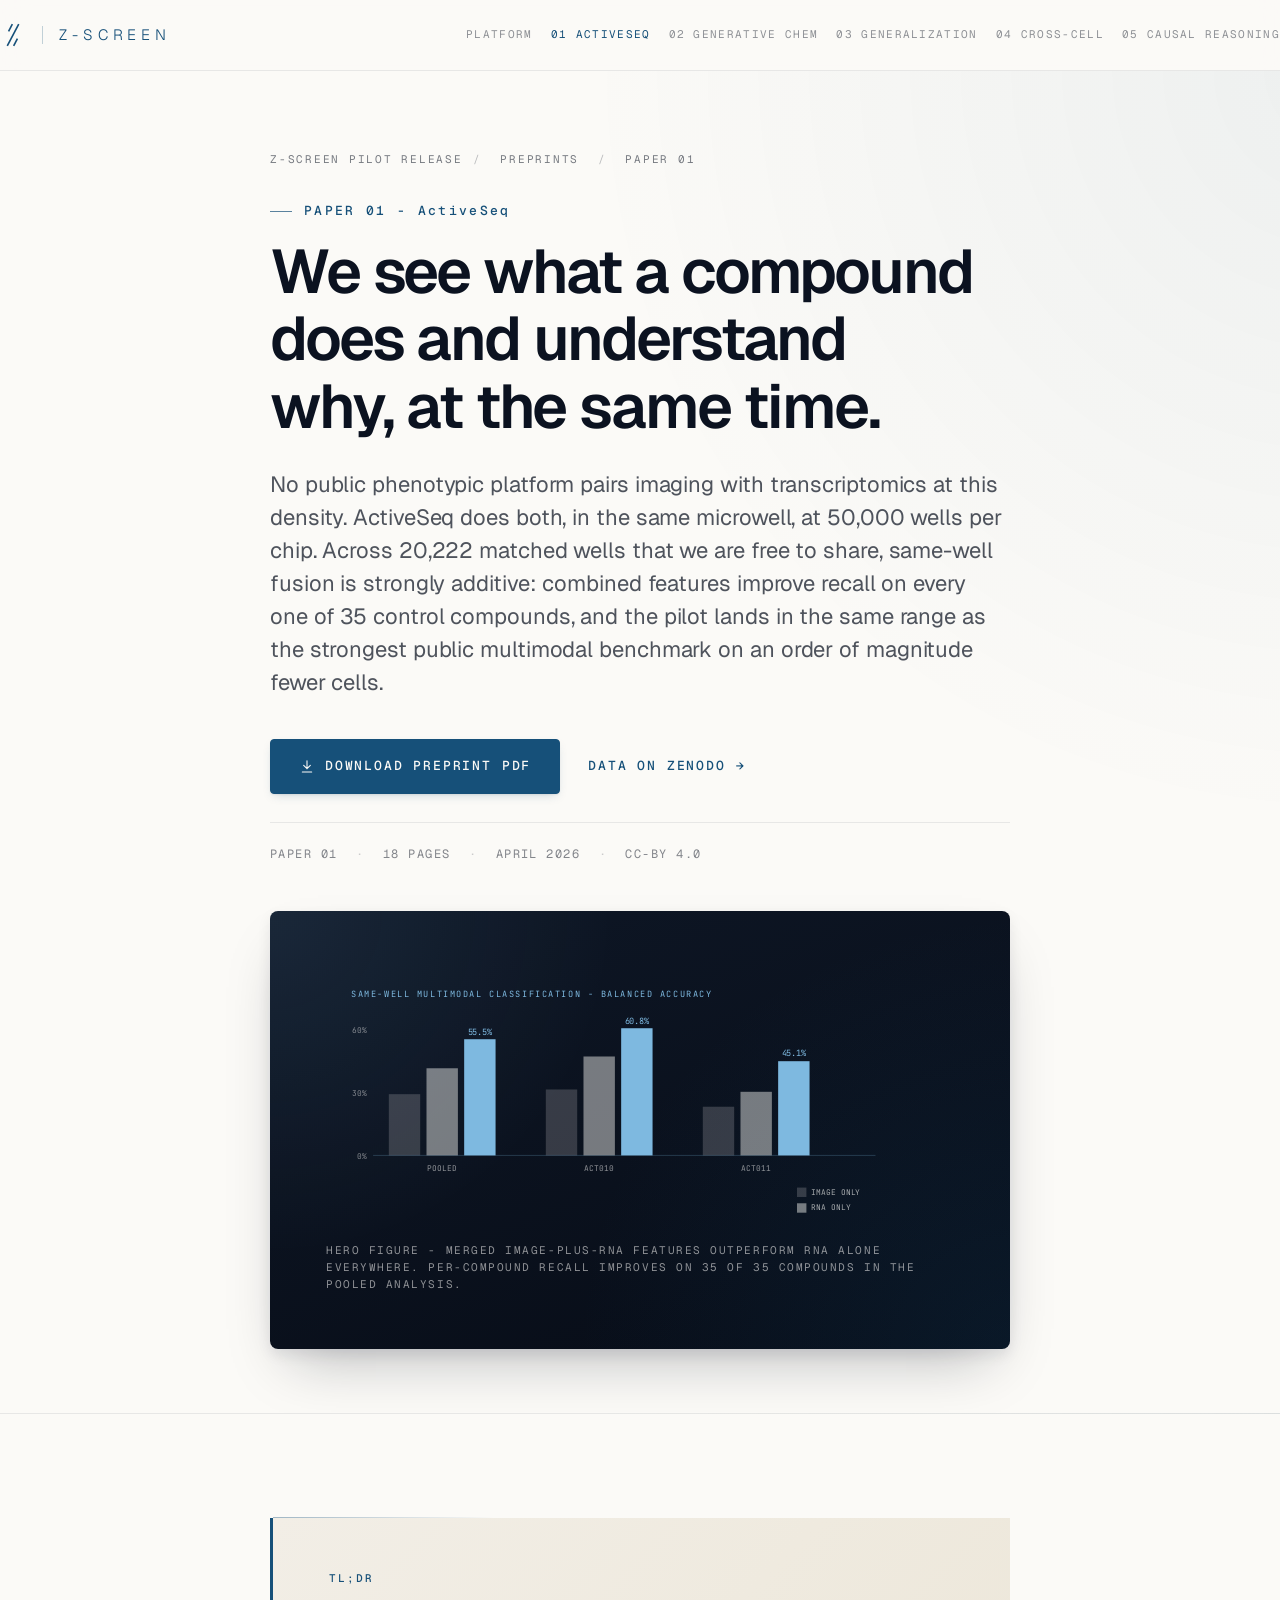
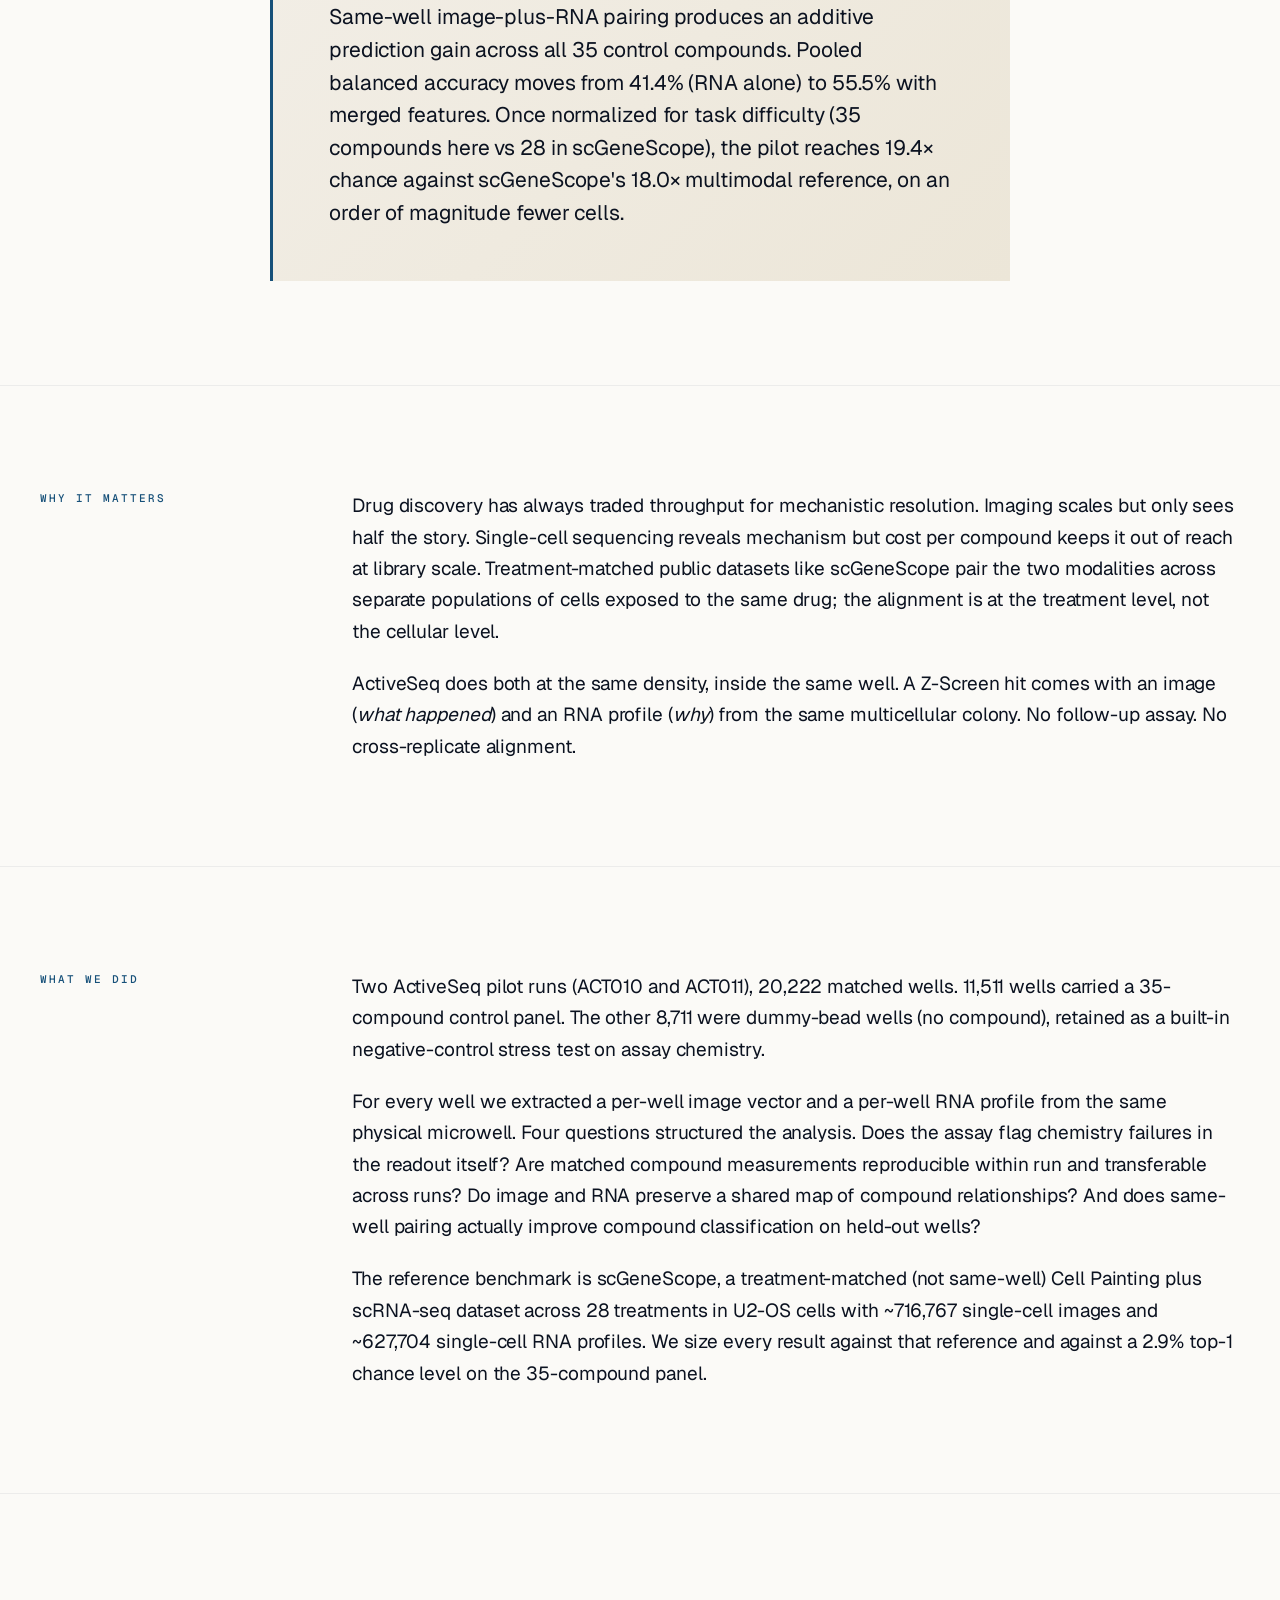
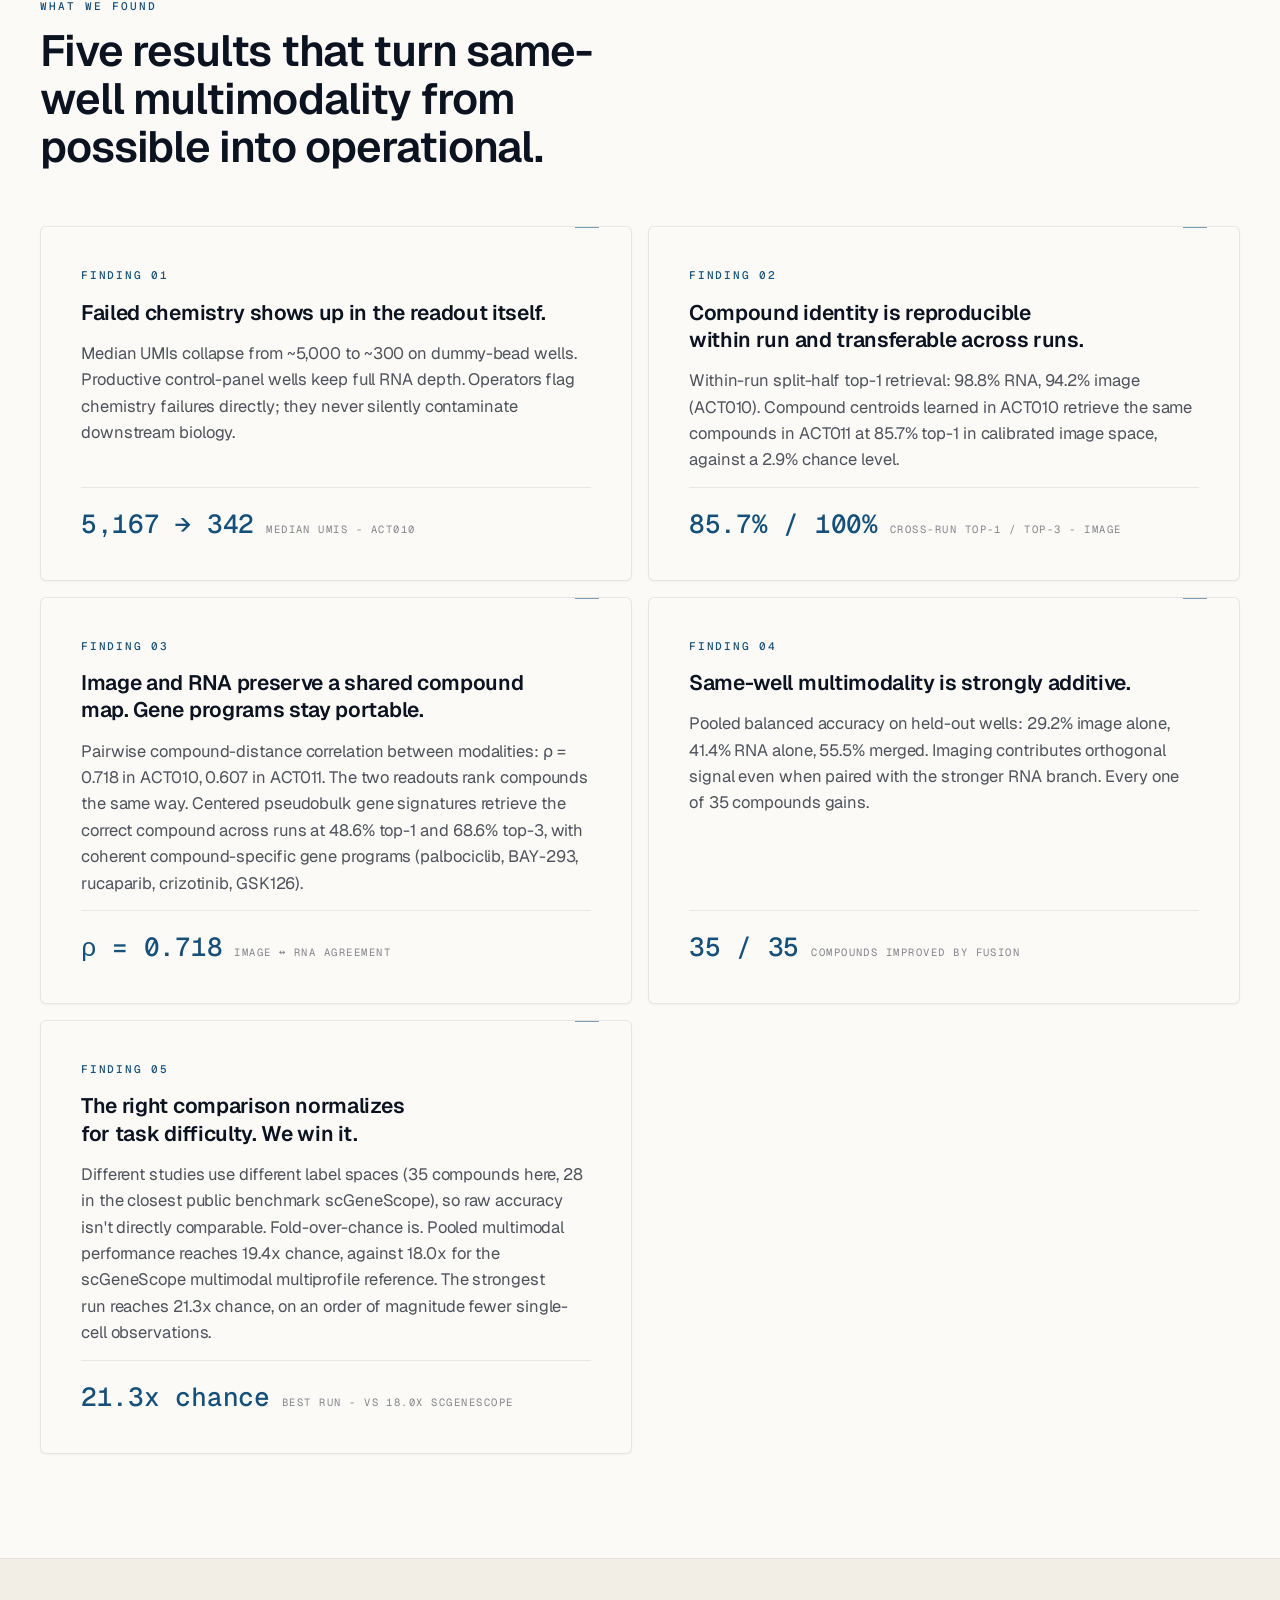
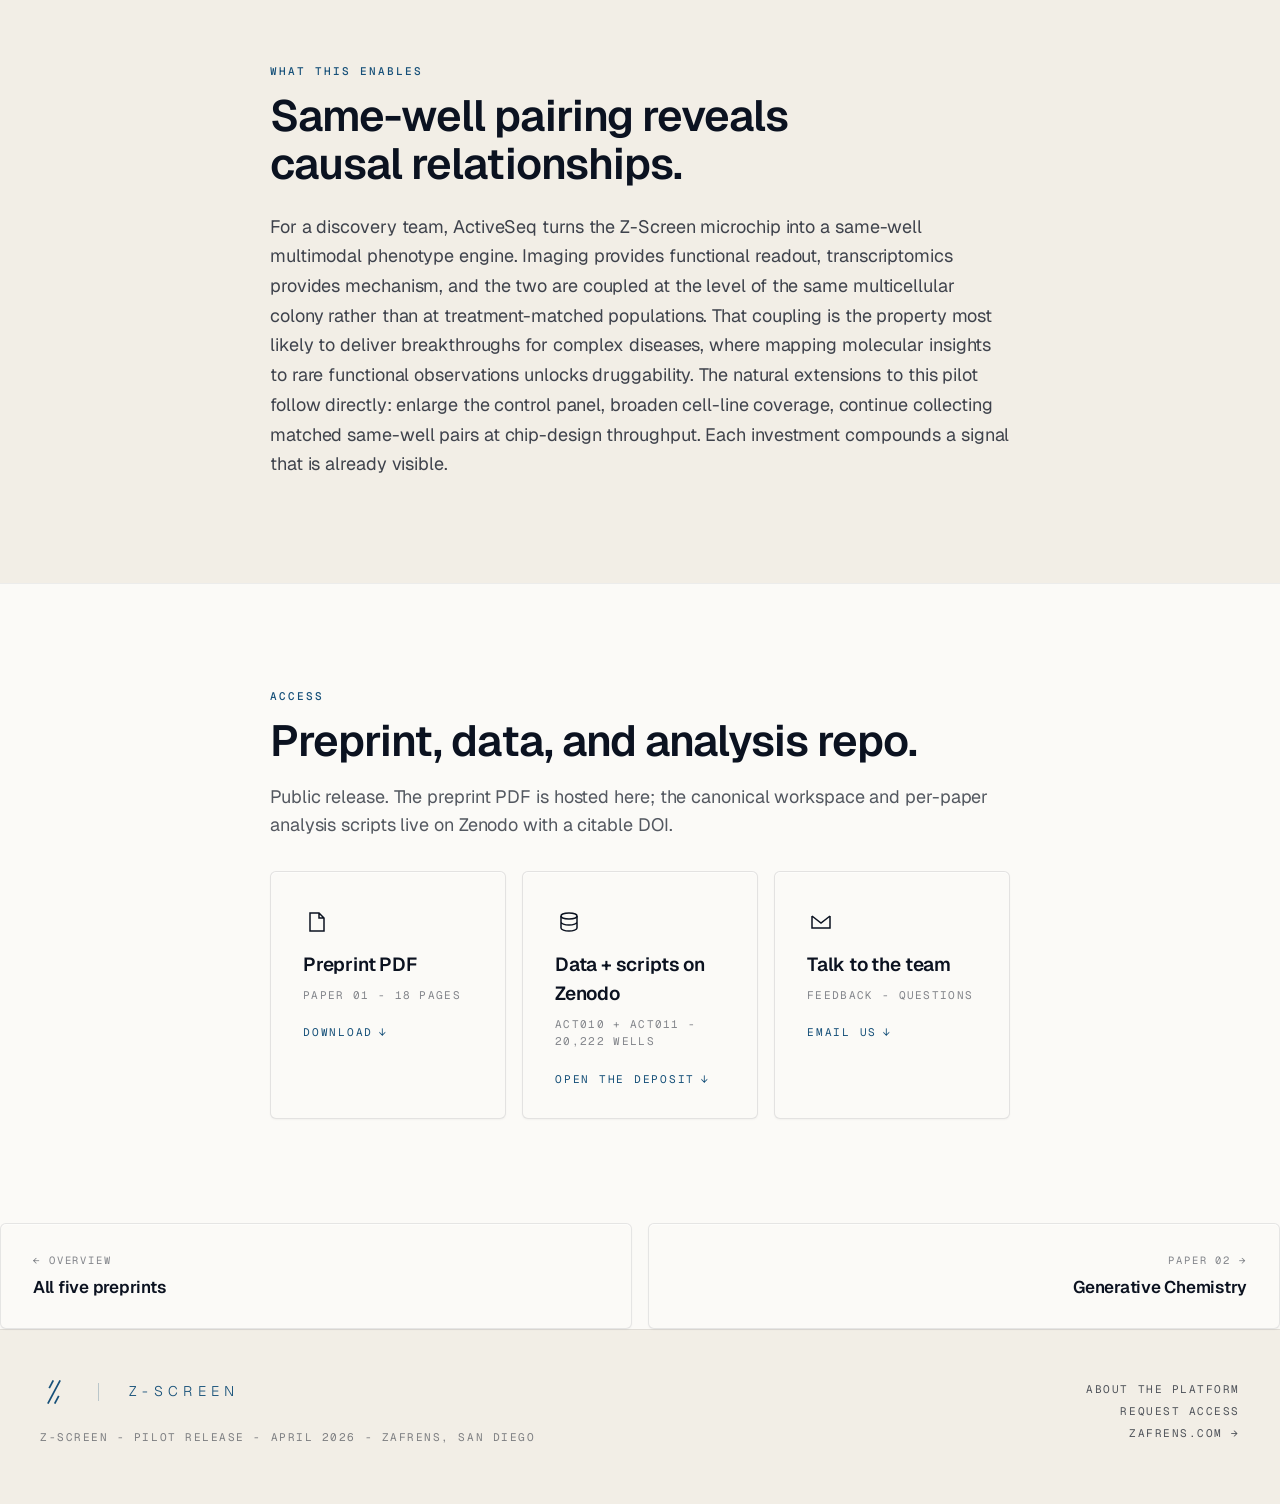
==== docs/paper-01-activeseq.html @ 85ef7391 "Add files via upload" ====
<!DOCTYPE html>
<html lang="en">
<head>
<meta charset="utf-8">
<meta name="viewport" content="width=device-width, initial-scale=1">
<title>Paper 01 - ActiveSeq - Z-Screen Pilot Release</title>
<meta name="description" content="Same-well imaging and transcriptomic profiling at 50,000-well density.">
<meta name="robots" content="noindex, nofollow">
<link rel="icon" type="image/svg+xml" href="assets/favicon.svg">
<link rel="stylesheet" href="assets/zafrens-brand.css?v=1777800000000">
<link rel="stylesheet" href="assets/site.css?v=1777800000000">
</head>
<body>

<nav class="topnav">
  <div class="wrap topnav-inner">
    <a class="topnav-brand" href="index.html">
      <img src="assets/zafrens-mark-steel.svg" alt="">
      <span class="divider"></span>
      <span class="name">Z-Screen</span>
    </a>
    <div class="topnav-papers">
      <a href="platform.html">Platform</a>
      <a href="paper-01-activeseq.html" class="active">01 ActiveSeq</a>
      <a href="paper-02-generative-chemistry.html">02 Generative Chem</a>
      <a href="paper-03-generalization-ladder.html">03 Generalization</a>
      <a href="paper-04-cross-cell-transfer.html">04 Cross-Cell</a>
      <a href="paper-05-causal-genchem.html">05 Causal Reasoning</a>
    </div>
  </div>
</nav>

<header class="paper-hero">
  <div class="wrap-narrow">
    <div class="crumb">
      <a href="index.html">Z-Screen Pilot Release</a><span class="sep">/</span> Preprints <span class="sep">/</span> Paper 01
    </div>
    <div class="pnum">PAPER 01 - ActiveSeq</div>
    <h1>We see what a compound does and understand why, at the same time.</h1>
    <p class="paper-lede">No public phenotypic platform pairs imaging with transcriptomics at this density. ActiveSeq does both, in the same microwell, at 50,000 wells per chip. Across 20,222 matched wells that we are free to share, same-well fusion is strongly additive: combined features improve recall on every one of 35 control compounds, and the pilot lands in the same range as the strongest public multimodal benchmark on an order of magnitude fewer cells.</p>

    <div class="hero-actions">
      <a class="btn-primary" href="pdfs/zscreen-paper-01-activeseq.pdf">
        <svg viewBox="0 0 24 24" aria-hidden="true"><path d="M12 4v12m-5-5l5 5 5-5M5 21h14"/></svg>
        Download Preprint PDF
      </a>
      <a class="btn-secondary" href="https://zenodo.org/records/19889498" target="_blank" rel="noopener">
        Data on Zenodo &rarr;
      </a>
    </div>

    <div class="hero-meta">
      Paper 01 <span class="dot">&middot;</span> 18 pages <span class="dot">&middot;</span> April 2026 <span class="dot">&middot;</span> CC-BY 4.0
    </div>
  </div>

  <div class="wrap-narrow">
    <div class="hero-figure">
      <svg viewBox="0 0 800 320" style="width:100%;height:auto;display:block;">
        <defs>
          <linearGradient id="p1g" x1="0" x2="1">
            <stop offset="0" stop-color="#7eb9e0" stop-opacity="0.85"/>
            <stop offset="1" stop-color="#7eb9e0" stop-opacity="0.2"/>
          </linearGradient>
        </defs>

        <g font-family="JetBrains Mono, monospace" fill="#7eb9e0" font-size="11" letter-spacing="2">
          <text x="32" y="38">SAME-WELL MULTIMODAL CLASSIFICATION - BALANCED ACCURACY</text>
        </g>

        <g transform="translate(60,80)">
          <line x1="0" y1="160" x2="640" y2="160" stroke="#7eb9e0" stroke-opacity="0.3"/>
          <g font-family="JetBrains Mono, monospace" font-size="10" fill="#fbfaf7" fill-opacity="0.5">
            <text x="-8" y="164" text-anchor="end">0%</text>
            <text x="-8" y="84" text-anchor="end">30%</text>
            <text x="-8" y="4" text-anchor="end">60%</text>
          </g>

          <!-- Pooled -->
          <g transform="translate(20,0)">
            <rect x="0" y="82" width="40" height="78" fill="#fbfaf7" fill-opacity="0.18"/>
            <rect x="48" y="49" width="40" height="111" fill="#fbfaf7" fill-opacity="0.45"/>
            <rect x="96" y="12" width="40" height="148" fill="#7eb9e0"/>
            <text x="68" y="180" font-family="JetBrains Mono, monospace" font-size="10" fill="#fbfaf7" fill-opacity="0.55" text-anchor="middle">POOLED</text>
            <text x="116" y="6" font-family="JetBrains Mono, monospace" font-size="11" fill="#7eb9e0" text-anchor="middle">55.5%</text>
          </g>
          <!-- ACT010 -->
          <g transform="translate(220,0)">
            <rect x="0" y="76" width="40" height="84" fill="#fbfaf7" fill-opacity="0.18"/>
            <rect x="48" y="34" width="40" height="126" fill="#fbfaf7" fill-opacity="0.45"/>
            <rect x="96" y="-2" width="40" height="162" fill="#7eb9e0"/>
            <text x="68" y="180" font-family="JetBrains Mono, monospace" font-size="10" fill="#fbfaf7" fill-opacity="0.55" text-anchor="middle">ACT010</text>
            <text x="116" y="-8" font-family="JetBrains Mono, monospace" font-size="11" fill="#7eb9e0" text-anchor="middle">60.8%</text>
          </g>
          <!-- ACT011 -->
          <g transform="translate(420,0)">
            <rect x="0" y="98" width="40" height="62" fill="#fbfaf7" fill-opacity="0.18"/>
            <rect x="48" y="79" width="40" height="81" fill="#fbfaf7" fill-opacity="0.45"/>
            <rect x="96" y="40" width="40" height="120" fill="#7eb9e0"/>
            <text x="68" y="180" font-family="JetBrains Mono, monospace" font-size="10" fill="#fbfaf7" fill-opacity="0.55" text-anchor="middle">ACT011</text>
            <text x="116" y="34" font-family="JetBrains Mono, monospace" font-size="11" fill="#7eb9e0" text-anchor="middle">45.1%</text>
          </g>

          <!-- Legend -->
          <g transform="translate(540,210)" font-family="JetBrains Mono, monospace" font-size="10" fill="#fbfaf7" fill-opacity="0.65">
            <rect x="0" y="-9" width="12" height="12" fill="#fbfaf7" fill-opacity="0.18"/>
            <text x="18" y="0">IMAGE ONLY</text>
            <rect x="0" y="11" width="12" height="12" fill="#fbfaf7" fill-opacity="0.45"/>
            <text x="18" y="20">RNA ONLY</text>
            <rect x="0" y="31" width="12" height="12" fill="#7eb9e0"/>
            <text x="18" y="40">IMAGE + RNA</text>
          </g>
        </g>
      </svg>
      <div class="figcaption">Hero figure - Merged image-plus-RNA features outperform RNA alone everywhere. Per-compound recall improves on 35 of 35 compounds in the pooled analysis.</div>
    </div>
  </div>
</header>

<section>
  <div class="wrap-narrow">
    <div class="tldr">
      <div class="label">TL;DR</div>
      <p>Same-well image-plus-RNA pairing produces an additive prediction gain across all 35 control compounds. Pooled balanced accuracy moves from 41.4% (RNA alone) to 55.5% with merged features. Once normalized for task difficulty (35 compounds here vs 28 in scGeneScope), the pilot reaches 19.4&times; chance against scGeneScope's 18.0&times; multimodal reference, on an order of magnitude fewer cells.</p>
    </div>
  </div>
</section>

<section>
  <div class="wrap two-col">
    <div class="col-label">Why it matters</div>
    <div class="col-body">
      <p>Drug discovery has always traded throughput for mechanistic resolution. Imaging scales but only sees half the story. Single-cell sequencing reveals mechanism but cost per compound keeps it out of reach at library scale. Treatment-matched public datasets like scGeneScope pair the two modalities across separate populations of cells exposed to the same drug; the alignment is at the treatment level, not the cellular level.</p>
      <p>ActiveSeq does both at the same density, inside the same well. A Z-Screen hit comes with an image (<em>what happened</em>) and an RNA profile (<em>why</em>) from the same multicellular colony. No follow-up assay. No cross-replicate alignment.</p>
    </div>
  </div>
</section>

<section>
  <div class="wrap two-col">
    <div class="col-label">What we did</div>
    <div class="col-body">
      <p>Two ActiveSeq pilot runs (ACT010 and ACT011), 20,222 matched wells. 11,511 wells carried a 35-compound control panel. The other 8,711 were dummy-bead wells (no compound), retained as a built-in negative-control stress test on assay chemistry.</p>
      <p>For every well we extracted a per-well image vector and a per-well RNA profile from the same physical microwell. Four questions structured the analysis. Does the assay flag chemistry failures in the readout itself? Are matched compound measurements reproducible within run and transferable across runs? Do image and RNA preserve a shared map of compound relationships? And does same-well pairing actually improve compound classification on held-out wells?</p>
      <p>The reference benchmark is scGeneScope, a treatment-matched (not same-well) Cell Painting plus scRNA-seq dataset across 28 treatments in U2-OS cells with ~716,767 single-cell images and ~627,704 single-cell RNA profiles. We size every result against that reference and against a 2.9% top-1 chance level on the 35-compound panel.</p>
    </div>
  </div>
</section>

<section>
  <div class="wrap">
    <div class="section-title-row">
      <div>
        <div class="eyebrow">What we found</div>
        <h2 style="margin-top:12px;max-width:26ch;">Five results that turn same-well multimodality from possible into operational.</h2>
      </div>
    </div>

    <div class="findings">
      <div class="finding">
        <div class="fnum">FINDING 01</div>
        <h4>Failed chemistry shows up in the readout itself.</h4>
        <p>Median UMIs collapse from ~5,000 to ~300 on dummy-bead wells. Productive control-panel wells keep full RNA depth. Operators flag chemistry failures directly; they never silently contaminate downstream biology.</p>
        <div class="stat-callout"><span class="v">5,167 → 342</span><span class="k">Median UMIs - ACT010</span></div>
      </div>
      <div class="finding">
        <div class="fnum">FINDING 02</div>
        <h4>Compound identity is reproducible within run and transferable across runs.</h4>
        <p>Within-run split-half top-1 retrieval: 98.8% RNA, 94.2% image (ACT010). Compound centroids learned in ACT010 retrieve the same compounds in ACT011 at 85.7% top-1 in calibrated image space, against a 2.9% chance level.</p>
        <div class="stat-callout"><span class="v">85.7% / 100%</span><span class="k">Cross-run top-1 / top-3 - image</span></div>
      </div>
      <div class="finding">
        <div class="fnum">FINDING 03</div>
        <h4>Image and RNA preserve a shared compound map. Gene programs stay portable.</h4>
        <p>Pairwise compound-distance correlation between modalities: &rho; = 0.718 in ACT010, 0.607 in ACT011. The two readouts rank compounds the same way. Centered pseudobulk gene signatures retrieve the correct compound across runs at 48.6% top-1 and 68.6% top-3, with coherent compound-specific gene programs (palbociclib, BAY-293, rucaparib, crizotinib, GSK126).</p>
        <div class="stat-callout"><span class="v">&rho; = 0.718</span><span class="k">Image &harr; RNA agreement</span></div>
      </div>
      <div class="finding">
        <div class="fnum">FINDING 04</div>
        <h4>Same-well multimodality is strongly additive.</h4>
        <p>Pooled balanced accuracy on held-out wells: 29.2% image alone, 41.4% RNA alone, 55.5% merged. Imaging contributes orthogonal signal even when paired with the stronger RNA branch. Every one of 35 compounds gains.</p>
        <div class="stat-callout"><span class="v">35 / 35</span><span class="k">Compounds improved by fusion</span></div>
      </div>
      <div class="finding">
        <div class="fnum">FINDING 05</div>
        <h4>The right comparison normalizes for task difficulty. We win it.</h4>
        <p>Different studies use different label spaces (35 compounds here, 28 in the closest public benchmark scGeneScope), so raw accuracy isn't directly comparable. Fold-over-chance is. Pooled multimodal performance reaches 19.4x chance, against 18.0x for the scGeneScope multimodal multiprofile reference. The strongest run reaches 21.3x chance, on an order of magnitude fewer single-cell observations.</p>
        <div class="stat-callout"><span class="v">21.3x chance</span><span class="k">Best run - vs 18.0x scGeneScope</span></div>
      </div>
    </div>
  </div>
</section>

<section style="background:var(--zf-bone);">
  <div class="wrap-narrow">
    <div class="eyebrow">What this enables</div>
    <h2 style="margin-top:12px;max-width:26ch;">Same-well pairing reveals causal relationships.</h2>
    <p style="margin-top:24px;font-size:18px;line-height:1.65;color:rgba(11,18,32,0.78);max-width:62ch;">For a discovery team, ActiveSeq turns the Z-Screen microchip into a same-well multimodal phenotype engine. Imaging provides functional readout, transcriptomics provides mechanism, and the two are coupled at the level of the same multicellular colony rather than at treatment-matched populations. That coupling is the property most likely to deliver breakthroughs for complex diseases, where mapping molecular insights to rare functional observations unlocks druggability. The natural extensions to this pilot follow directly: enlarge the control panel, broaden cell-line coverage, continue collecting matched same-well pairs at chip-design throughput. Each investment compounds a signal that is already visible.</p>
  </div>
</section>

<section>
  <div class="wrap-narrow">
    <div class="eyebrow">Access</div>
    <h2 style="margin-top:12px;">Preprint, data, and analysis repo.</h2>
    <p style="margin-top:18px;color:rgba(11,18,32,0.7);max-width:60ch;">Public release. The preprint PDF is hosted here; the canonical workspace and per-paper analysis scripts live on Zenodo with a citable DOI.</p>

    <div class="downloads" style="margin-top:32px;">
      <a class="dl" href="pdfs/zscreen-paper-01-activeseq.pdf">
        <div class="dl-icon"><svg viewBox="0 0 24 24" fill="none" stroke="currentColor" stroke-width="1.5"><path d="M14 3v5h5M5 21V3h9l5 5v13z"/></svg></div>
        <div class="dl-title">Preprint PDF</div>
        <div class="dl-meta">Paper 01 - 18 pages</div>
        <div class="dl-cta">Download</div>
      </a>
      <a class="dl" href="https://zenodo.org/records/19889498" target="_blank" rel="noopener">
        <div class="dl-icon"><svg viewBox="0 0 24 24" fill="none" stroke="currentColor" stroke-width="1.5"><ellipse cx="12" cy="6" rx="8" ry="3"/><path d="M4 6v6c0 1.6 3.6 3 8 3s8-1.4 8-3V6M4 12v6c0 1.6 3.6 3 8 3s8-1.4 8-3v-6"/></svg></div>
        <div class="dl-title">Data + scripts on Zenodo</div>
        <div class="dl-meta">ACT010 + ACT011 - 20,222 wells</div>
        <div class="dl-cta">Open the deposit</div>
      </a>
      <a class="dl" href="mailto:z-screen@zafrens.com?subject=Paper%2001%20-%20ActiveSeq%20-%20feedback">
        <div class="dl-icon"><svg viewBox="0 0 24 24" fill="none" stroke="currentColor" stroke-width="1.5"><path d="M3 6l9 7 9-7M3 6v12h18V6"/></svg></div>
        <div class="dl-title">Talk to the team</div>
        <div class="dl-meta">Feedback - questions</div>
        <div class="dl-cta">Email us</div>
      </a>
    </div>
  </div>
</section>

<nav class="paper-nav">
  <a href="index.html" class="prev">
    <span class="label">← Overview</span>
    <span class="ttl">All five preprints</span>
  </a>
  <a href="paper-02-generative-chemistry.html" class="next">
    <span class="label">Paper 02 →</span>
    <span class="ttl">Generative Chemistry</span>
  </a>
</nav>

<footer class="site-footer">
  <div class="wrap row">
    <div>
      <span class="zf-lockup" style="font-size:24px;color:var(--zf-steel);">
        <img src="assets/zafrens-mark-steel.svg" alt="" style="height:28px;width:auto;">
        <span class="zf-lockup__divider" style="height:18px;"></span>
        <span class="zf-wordmark" style="font-size:14px;">Z-Screen</span>
      </span>
      <div class="meta" style="margin-top:14px;">Z-Screen - Pilot Release - April 2026 - Zafrens, San Diego</div>
    </div>
    <div class="meta" style="text-align:right;line-height:2;">
      <a href="platform.html">About the platform</a><br>
      <a href="index.html#access">Request access</a><br>
      <a href="https://zafrens.com" target="_blank" rel="noopener">zafrens.com &rarr;</a>
    </div>
  </div>
</footer>

</body>
</html>
---- docs/assets/zafrens-brand.css ----
/* Zafrens brand tokens */
@import url('https://fonts.googleapis.com/css2?family=Geist:wght@300;400;500;600;700&family=Geist+Mono:wght@400;500&display=swap');

:root {
  --zf-steel: #165079;
  --zf-night: #0B1220;
  --zf-paper: #FBFAF7;
  --zf-bone:  #F2EEE6;

  --zf-font-wordmark: 'Geist', system-ui, -apple-system, sans-serif;
  --zf-font-ui:       'Geist', system-ui, -apple-system, sans-serif;
  --zf-font-mono:     'Geist Mono', ui-monospace, monospace;

  --zf-wordmark-weight:   300;
  --zf-wordmark-tracking: 0.38em;
  --zf-wordmark-transform: uppercase;
}

.zf-wordmark {
  font-family: var(--zf-font-wordmark);
  font-weight: var(--zf-wordmark-weight);
  letter-spacing: var(--zf-wordmark-tracking);
  text-transform: var(--zf-wordmark-transform);
  color: var(--zf-steel);
}

.zf-lockup {
  display: inline-flex;
  align-items: center;
  gap: 1.25em;
}
.zf-lockup__divider {
  width: 1px;
  height: 0.6em;
  background: currentColor;
  opacity: 0.25;
}
---- docs/assets/site.css ----
/* ============================================================
   Z-Screen Pilot Release - site styles
   Built on Zafrens brand tokens (zafrens-brand.css)
   ============================================================ */

@import url('https://fonts.googleapis.com/css2?family=Inter+Tight:wght@300;400;500;600;700&family=JetBrains+Mono:wght@400;500&display=swap');

* { margin: 0; padding: 0; box-sizing: border-box; }

html { -webkit-font-smoothing: antialiased; text-rendering: optimizeLegibility; }

body {
  font-family: var(--zf-font-ui);
  background: var(--zf-paper);
  color: var(--zf-night);
  font-size: 17px;
  line-height: 1.55;
  font-weight: 400;
  letter-spacing: -0.005em;
}

/* ---------- Layout ---------- */

.wrap { max-width: 1180px; margin: 0 auto; padding: 0 32px; }
.wrap-narrow { max-width: 760px; margin: 0 auto; padding: 0 32px; }

@media (max-width: 640px) {
  .wrap, .wrap-narrow { padding: 0 20px; }
  body { font-size: 16px; }
}

/* ---------- Top nav ---------- */

.topnav {
  border-bottom: 1px solid rgba(11,18,32,0.08);
  position: sticky;
  top: 0;
  z-index: 50;
  backdrop-filter: saturate(140%) blur(8px);
  background: rgba(251,250,247,0.92);
}
.topnav-inner {
  display: flex;
  align-items: center;
  justify-content: space-between;
  padding: 18px 0;
  gap: 32px;
}
.topnav-brand { display: inline-flex; align-items: center; gap: 0.9em; color: var(--zf-steel); text-decoration: none; }
.topnav-brand img { height: 26px; width: auto; }
.topnav-brand .divider { width: 1px; height: 18px; background: currentColor; opacity: 0.25; }
.topnav-brand .name {
  font-family: var(--zf-font-wordmark);
  font-weight: 300;
  letter-spacing: 0.32em;
  text-transform: uppercase;
  font-size: 14px;
  color: var(--zf-steel);
}

.topnav-papers {
  display: flex;
  align-items: center;
  gap: 18px;
}
.topnav-papers a {
  font-family: var(--zf-font-mono);
  font-size: 11px;
  letter-spacing: 0.12em;
  text-transform: uppercase;
  text-decoration: none;
  color: var(--zf-night);
  opacity: 0.45;
  transition: opacity 0.15s;
}
.topnav-papers a:hover { opacity: 1; }
.topnav-papers a.active { opacity: 1; color: var(--zf-steel); }

@media (max-width: 900px) {
  .topnav-inner {
    flex-direction: column;
    align-items: stretch;
    gap: 0;
    padding: 12px 0 0;
  }
  .topnav-brand {
    align-self: flex-start;
    padding-bottom: 10px;
  }
  .topnav-papers {
    display: flex;
    flex-wrap: nowrap;
    overflow-x: auto;
    -webkit-overflow-scrolling: touch;
    scrollbar-width: none;
    gap: 18px;
    padding: 10px 0;
    border-top: 1px solid rgba(11,18,32,0.06);
    -webkit-mask-image: linear-gradient(to right, black 0, black calc(100% - 24px), transparent 100%);
            mask-image: linear-gradient(to right, black 0, black calc(100% - 24px), transparent 100%);
  }
  .topnav-papers::-webkit-scrollbar { display: none; }
  .topnav-papers a {
    flex-shrink: 0;
    white-space: nowrap;
  }
}

/* ---------- Type ---------- */

h1, h2, h3, h4 {
  font-family: var(--zf-font-ui);
  color: var(--zf-night);
  letter-spacing: -0.022em;
  line-height: 1.1;
  font-weight: 600;
  text-wrap: balance;
}

h1 { font-size: clamp(40px, 5.4vw, 68px); font-weight: 600; letter-spacing: -0.03em; }
h2 { font-size: clamp(28px, 3.4vw, 40px); font-weight: 600; }
h3 { font-size: 22px; font-weight: 600; letter-spacing: -0.015em; }
h4 { font-size: 16px; font-weight: 600; }

p { text-wrap: pretty; }
p + p { margin-top: 1em; }

a { color: var(--zf-steel); }

.eyebrow {
  font-family: var(--zf-font-mono);
  font-size: 11px;
  letter-spacing: 0.18em;
  text-transform: uppercase;
  color: var(--zf-steel);
  font-weight: 500;
}

.lede {
  font-size: clamp(19px, 1.8vw, 22px);
  line-height: 1.5;
  color: rgba(11,18,32,0.72);
  font-weight: 400;
  letter-spacing: -0.01em;
}

.muted { color: rgba(11,18,32,0.55); }
.tiny { font-size: 13px; }
.mono { font-family: var(--zf-font-mono); }

/* ---------- Hero (intro page) ---------- */

.hero {
  padding: 72px 0 80px;
  border-bottom: 1px solid rgba(11,18,32,0.08);
}
.hero h1 {
  margin-top: 18px;
  max-width: 16ch;
}
.hero .lede {
  margin-top: 28px;
  max-width: 56ch;
}

/* ---------- Stat strip ---------- */

.stat-strip {
  display: grid;
  grid-template-columns: repeat(4, 1fr);
  gap: 0;
  border-top: 1px solid rgba(11,18,32,0.1);
  border-bottom: 1px solid rgba(11,18,32,0.1);
  padding: 36px 0;
}
.stat-strip .stat {
  padding: 0 28px;
  border-right: 1px solid rgba(11,18,32,0.08);
}
.stat-strip .stat:first-child { padding-left: 0; }
.stat-strip .stat:last-child { border-right: 0; padding-right: 0; }

.stat .stat-num,
.stat .n {
  font-size: clamp(28px, 3vw, 38px);
  font-weight: 600;
  color: var(--zf-night);
  letter-spacing: -0.025em;
  line-height: 1;
  display: block;
}
.stat .stat-key,
.stat .l {
  font-family: var(--zf-font-mono);
  font-size: 11px;
  letter-spacing: 0.14em;
  text-transform: uppercase;
  color: rgba(11,18,32,0.55);
  margin-top: 12px;
  display: block;
}

@media (max-width: 720px) {
  .stat-strip { grid-template-columns: repeat(2, 1fr); gap: 24px 0; }
  .stat-strip .stat { padding: 0 20px; border-right: 1px solid rgba(11,18,32,0.08); }
  .stat-strip .stat:nth-child(2) { border-right: 0; }
  .stat-strip .stat:nth-child(2n+1) { padding-left: 0; }
  .stat-strip .stat:nth-child(2n) { padding-right: 0; }
}

/* ---------- Section ---------- */

section { padding: 72px 0; }
section.section-tight { padding: 48px 0; }
section + section { border-top: 1px solid rgba(11,18,32,0.08); }

.section-title-row {
  display: flex;
  align-items: baseline;
  justify-content: space-between;
  gap: 24px;
  margin-bottom: 40px;
}
.section-aside {
  max-width: 36ch;
  font-size: 15px;
  line-height: 1.55;
  color: rgba(11,18,32,0.65);
}

/* ---------- Paper grid (intro) ---------- */

.paper-grid {
  display: grid;
  grid-template-columns: repeat(2, 1fr);
  gap: 20px;
  background: transparent;
  border: 0;
}
@media (max-width: 760px) {
  .paper-grid { grid-template-columns: 1fr; gap: 16px; }
}

.paper-card {
  background:
    linear-gradient(180deg, var(--zf-paper) 0%, color-mix(in oklab, var(--zf-paper) 92%, var(--zf-bone) 8%) 100%);
  padding: 36px 36px 32px;
  text-decoration: none;
  color: inherit;
  display: flex;
  flex-direction: column;
  gap: 18px;
  position: relative;
  min-height: 320px;
  border: 1px solid rgba(11,18,32,0.09);
  border-radius: 6px;
  box-shadow:
    0 1px 0 rgba(255,255,255,0.6) inset,
    0 1px 2px rgba(11,18,32,0.04),
    0 8px 20px -12px rgba(11,18,32,0.10);
  transition:
    transform 0.25s cubic-bezier(.2,.7,.2,1),
    box-shadow 0.25s cubic-bezier(.2,.7,.2,1),
    border-color 0.2s,
    background 0.2s;
  overflow: hidden;
}
.paper-card .card-title + .card-summary { margin-top: 12px; }

/* Top-right corner mark — a mono crosshair-style ornament */
.paper-card::before {
  content: '';
  position: absolute;
  top: 14px; right: 14px;
  width: 14px; height: 14px;
  border-top: 1px solid rgba(22,80,121,0.45);
  border-right: 1px solid rgba(22,80,121,0.45);
  opacity: 0.7;
  transition: opacity 0.2s, transform 0.25s;
}
.paper-card:hover::before { opacity: 1; transform: translate(2px, -2px); }

.paper-card:hover {
  transform: translateY(-2px);
  border-color: rgba(22,80,121,0.35);
  box-shadow:
    0 1px 0 rgba(255,255,255,0.6) inset,
    0 2px 4px rgba(11,18,32,0.05),
    0 24px 40px -22px rgba(11,18,32,0.22);
}
.paper-card .card-num {
  font-family: var(--zf-font-mono);
  font-size: 11px;
  letter-spacing: 0.18em;
  color: var(--zf-steel);
  font-weight: 500;
}
.paper-card .card-title {
  font-size: 24px;
  font-weight: 600;
  letter-spacing: -0.02em;
  line-height: 1.2;
  color: var(--zf-night);
  text-wrap: balance;
  transition: color 0.2s;
}
.paper-card:hover .card-title { color: var(--zf-steel); }
.paper-card .card-summary {
  font-size: 15.5px;
  line-height: 1.55;
  color: rgba(11,18,32,0.7);
  flex: 1;
}
.paper-card .card-cta {
  font-family: var(--zf-font-mono);
  font-size: 11px;
  letter-spacing: 0.16em;
  text-transform: uppercase;
  color: var(--zf-steel);
  display: inline-flex;
  align-items: center;
  gap: 8px;
  margin-top: 8px;
  padding-top: 16px;
  border-top: 1px solid rgba(11,18,32,0.08);
}
.paper-card .card-cta::after {
  content: "\2192";
  transition: transform 0.2s;
  font-family: var(--zf-font-ui);
}
.paper-card:hover .card-cta::after { transform: translateX(4px); }

/* ---------- Paper hero (paper detail page) ---------- */

.paper-hero {
  padding: 64px 0 56px;
  border-bottom: 1px solid rgba(11,18,32,0.08);
}
.paper-hero .crumb {
  font-family: var(--zf-font-mono);
  font-size: 11px;
  letter-spacing: 0.16em;
  text-transform: uppercase;
  color: rgba(11,18,32,0.55);
  margin-bottom: 24px;
}
.paper-hero .crumb a { color: rgba(11,18,32,0.55); text-decoration: none; }
.paper-hero .crumb a:hover { color: var(--zf-steel); }
.paper-hero .crumb .sep { margin: 0 10px; opacity: 0.5; }
.paper-hero .pnum {
  font-family: var(--zf-font-mono);
  font-size: 13px;
  letter-spacing: 0.18em;
  color: var(--zf-steel);
  font-weight: 500;
  margin-bottom: 16px;
}
.paper-hero h1 {
  font-size: clamp(34px, 4.6vw, 56px);
  max-width: 22ch;
}
.paper-hero .paper-lede {
  margin-top: 28px;
  max-width: 60ch;
  font-size: clamp(18px, 1.5vw, 21px);
  line-height: 1.5;
  color: rgba(11,18,32,0.72);
}

/* ---------- Hero figure (per-paper data-viz) ---------- */

.hero-figure {
  margin-top: 48px;
  padding: 32px;
  background: var(--zf-night);
  color: var(--zf-paper);
  border-radius: 4px;
  position: relative;
  overflow: hidden;
}
.hero-figure .figcaption {
  font-family: var(--zf-font-mono);
  font-size: 11px;
  letter-spacing: 0.14em;
  text-transform: uppercase;
  color: rgba(251,250,247,0.55);
  margin-top: 24px;
}

/* ---------- TL;DR card ---------- */

.tldr {
  padding: 36px 40px;
  background: var(--zf-bone);
  border-left: 2px solid var(--zf-steel);
  margin: 0;
}
.tldr .label {
  font-family: var(--zf-font-mono);
  font-size: 11px;
  letter-spacing: 0.18em;
  text-transform: uppercase;
  color: var(--zf-steel);
  margin-bottom: 14px;
  font-weight: 500;
}
.tldr p {
  font-size: 19px;
  line-height: 1.55;
  color: var(--zf-night);
  letter-spacing: -0.005em;
}

/* ---------- Two-col layout ---------- */

.two-col {
  display: grid;
  grid-template-columns: 220px 1fr;
  gap: 56px;
  align-items: start;
}
@media (max-width: 800px) {
  .two-col { grid-template-columns: 1fr; gap: 16px; }
}
.two-col .col-label {
  font-family: var(--zf-font-mono);
  font-size: 11px;
  letter-spacing: 0.18em;
  text-transform: uppercase;
  color: var(--zf-steel);
  font-weight: 500;
  position: sticky;
  top: 90px;
}
.two-col .col-body p { font-size: 17.5px; line-height: 1.65; max-width: 68ch; }
.two-col .col-body p + p { margin-top: 1.1em; }

/* ---------- Findings grid ---------- */

.findings {
  display: grid;
  grid-template-columns: repeat(2, 1fr);
  gap: 16px;
  background: transparent;
  border: 0;
}
@media (max-width: 720px) {
  .findings { grid-template-columns: 1fr; gap: 14px; }
}
.finding {
  background: var(--zf-paper);
  padding: 32px 32px 28px;
  display: flex;
  flex-direction: column;
  gap: 12px;
  border: 1px solid rgba(11,18,32,0.09);
  border-radius: 6px;
  box-shadow:
    0 1px 0 rgba(255,255,255,0.6) inset,
    0 1px 2px rgba(11,18,32,0.04);
  position: relative;
  transition: transform 0.25s cubic-bezier(.2,.7,.2,1), box-shadow 0.25s, border-color 0.2s;
}
.finding::before {
  content: '';
  position: absolute;
  top: 0; right: 32px;
  width: 24px; height: 1px;
  background: var(--zf-steel);
  opacity: 0.55;
}
.finding:hover {
  transform: translateY(-1px);
  border-color: rgba(22,80,121,0.3);
  box-shadow:
    0 1px 0 rgba(255,255,255,0.6) inset,
    0 12px 24px -16px rgba(11,18,32,0.18);
}
.finding .fnum {
  font-family: var(--zf-font-mono);
  font-size: 11px;
  letter-spacing: 0.16em;
  color: var(--zf-steel);
  font-weight: 500;
}
.finding h4 {
  font-size: 19px;
  font-weight: 600;
  letter-spacing: -0.015em;
  line-height: 1.3;
  text-wrap: balance;
}
.finding p {
  color: rgba(11,18,32,0.72);
  font-size: 15.5px;
  line-height: 1.55;
}
.finding .stat-callout {
  margin-top: auto;
  padding-top: 16px;
  border-top: 1px solid rgba(11,18,32,0.08);
  display: flex;
  align-items: baseline;
  gap: 12px;
}
.finding .stat-callout .v {
  font-family: var(--zf-font-mono);
  font-size: 22px;
  font-weight: 500;
  color: var(--zf-steel);
  letter-spacing: -0.01em;
}
.finding .stat-callout .k {
  font-family: var(--zf-font-mono);
  font-size: 10.5px;
  letter-spacing: 0.14em;
  text-transform: uppercase;
  color: rgba(11,18,32,0.5);
}

/* ---------- Downloads ---------- */

.downloads {
  display: grid;
  grid-template-columns: repeat(3, 1fr);
  gap: 16px;
  background: transparent;
  border: 0;
}
@media (max-width: 720px) {
  .downloads { grid-template-columns: 1fr; gap: 14px; }
}
.dl {
  background: var(--zf-paper);
  padding: 28px 28px 24px;
  text-decoration: none;
  color: inherit;
  display: flex;
  flex-direction: column;
  gap: 8px;
  border: 1px solid rgba(11,18,32,0.1);
  border-radius: 6px;
  box-shadow:
    0 1px 0 rgba(255,255,255,0.6) inset,
    0 1px 2px rgba(11,18,32,0.04);
  transition: background 0.2s, color 0.2s, transform 0.25s cubic-bezier(.2,.7,.2,1), box-shadow 0.25s, border-color 0.2s;
}
.dl:hover {
  background: var(--zf-night);
  color: var(--zf-paper);
  transform: translateY(-2px);
  border-color: var(--zf-night);
  box-shadow: 0 18px 32px -18px rgba(11,18,32,0.4);
}
.dl:hover .dl-meta { color: rgba(251,250,247,0.6); }
.dl:hover .dl-cta { color: var(--zf-paper); }
.dl-icon {
  width: 28px; height: 28px;
  display: flex; align-items: center; justify-content: center;
  margin-bottom: 6px;
}
.dl-icon svg { width: 24px; height: 24px; }
.dl-title {
  font-size: 17px;
  font-weight: 600;
  letter-spacing: -0.01em;
}
.dl-meta {
  font-family: var(--zf-font-mono);
  font-size: 11px;
  letter-spacing: 0.12em;
  text-transform: uppercase;
  color: rgba(11,18,32,0.5);
}
.dl-cta {
  margin-top: 12px;
  font-family: var(--zf-font-mono);
  font-size: 11px;
  letter-spacing: 0.16em;
  text-transform: uppercase;
  color: var(--zf-steel);
  display: inline-flex;
  align-items: center;
  gap: 6px;
}
.dl-cta::after { content: "\2193"; }

/* ---------- Prev/next nav ---------- */

.paper-nav {
  display: grid;
  grid-template-columns: 1fr 1fr;
  gap: 16px;
  background: transparent;
  border: 0;
  margin-top: 0;
}
@media (max-width: 640px) { .paper-nav { grid-template-columns: 1fr; gap: 12px; } }
.paper-nav a {
  background: var(--zf-paper);
  padding: 28px 32px;
  text-decoration: none;
  color: inherit;
  display: flex;
  flex-direction: column;
  gap: 6px;
  border: 1px solid rgba(11,18,32,0.09);
  border-radius: 6px;
  box-shadow:
    0 1px 0 rgba(255,255,255,0.6) inset,
    0 1px 2px rgba(11,18,32,0.04);
  transition: background 0.2s, transform 0.25s cubic-bezier(.2,.7,.2,1), box-shadow 0.25s, border-color 0.2s;
}
.paper-nav a:hover {
  background: var(--zf-bone);
  transform: translateY(-2px);
  border-color: rgba(22,80,121,0.3);
  box-shadow:
    0 1px 0 rgba(255,255,255,0.6) inset,
    0 12px 24px -16px rgba(11,18,32,0.18);
}
.paper-nav .label {
  font-family: var(--zf-font-mono);
  font-size: 10.5px;
  letter-spacing: 0.18em;
  text-transform: uppercase;
  color: rgba(11,18,32,0.5);
}
.paper-nav .ttl {
  font-size: 17px;
  font-weight: 600;
  letter-spacing: -0.015em;
  color: var(--zf-night);
}
.paper-nav .next { text-align: right; }

/* ---------- Footer ---------- */

footer.site-footer {
  padding: 48px 0 56px;
  border-top: 1px solid rgba(11,18,32,0.08);
  background: var(--zf-bone);
}
.site-footer .row {
  display: flex;
  justify-content: space-between;
  align-items: flex-start;
  gap: 32px;
  flex-wrap: wrap;
}
.site-footer .meta {
  font-family: var(--zf-font-mono);
  font-size: 11px;
  letter-spacing: 0.14em;
  text-transform: uppercase;
  color: rgba(11,18,32,0.5);
  line-height: 1.8;
}
.site-footer a { color: rgba(11,18,32,0.7); text-decoration: none; }
.site-footer a:hover { color: var(--zf-steel); }

/* ---------- Pilot scope (intro) ---------- */

.scope {
  background: var(--zf-night);
  color: var(--zf-paper);
  padding: 56px 0;
}
.scope .lede { color: rgba(251,250,247,0.7); }
.scope h2 { color: var(--zf-paper); }

.scope .scope-grid {
  display: grid;
  grid-template-columns: repeat(4, 1fr);
  gap: 0;
  margin-top: 40px;
  border-top: 1px solid rgba(251,250,247,0.15);
  padding-top: 36px;
}
@media (max-width: 720px) {
  .scope .scope-grid { grid-template-columns: repeat(2,1fr); gap: 32px 0; }
}

.scope-cell {
  padding: 0 28px;
  border-right: 1px solid rgba(251,250,247,0.12);
}
.scope-cell:first-child { padding-left: 0; }
.scope-cell:last-child { border-right: 0; padding-right: 0; }
.scope-num {
  font-size: clamp(28px, 3vw, 38px);
  font-weight: 600;
  color: var(--zf-paper);
  letter-spacing: -0.025em;
  line-height: 1;
}
.scope-key {
  font-family: var(--zf-font-mono);
  font-size: 11px;
  letter-spacing: 0.14em;
  text-transform: uppercase;
  color: rgba(251,250,247,0.55);
  margin-top: 12px;
}

/* ============================================================
   Pass 2 - Visual refresh for full-screen laptop rendering
   Scales typography on wide viewports, adds hero backdrop,
   strengthens dark sections, refines card affordances.
   ============================================================ */

/* Wider content on big screens */
@media (min-width: 1280px) {
  .wrap { max-width: 1280px; padding: 0 40px; }
  .wrap-narrow { max-width: 820px; padding: 0 40px; }
}
@media (min-width: 1600px) {
  .wrap { max-width: 1360px; }
  .wrap-narrow { max-width: 860px; }
}

/* Larger typography on big screens */
@media (min-width: 1280px) {
  body { font-size: 18px; }
  h1 { font-size: clamp(56px, 5.6vw, 96px); letter-spacing: -0.035em; }
  h2 { font-size: clamp(34px, 3.4vw, 48px); }
  h3 { font-size: 26px; }
  .lede { font-size: 23px; line-height: 1.5; }
  .paper-hero h1 { font-size: clamp(44px, 4.8vw, 68px); }
  .paper-hero .paper-lede { font-size: 22px; }
}

/* Section rhythm scales on big screens */
@media (min-width: 1280px) {
  section { padding: 104px 0; }
  .hero { padding: 112px 0 96px; }
  .paper-hero { padding: 80px 0 64px; }
}

/* Hero backdrop: subtle dot grid + corner accent gradient */
.hero {
  position: relative;
  overflow: hidden;
  background:
    radial-gradient(circle at calc(100% + 80px) -80px, rgba(22,80,121,0.10), transparent 45%),
    radial-gradient(circle at -80px calc(100% + 80px), rgba(22,80,121,0.06), transparent 45%),
    var(--zf-paper);
}
.hero::before {
  content: '';
  position: absolute;
  inset: 0;
  background-image: radial-gradient(circle, rgba(11,18,32,0.05) 1px, transparent 1.6px);
  background-size: 28px 28px;
  background-position: 0 0;
  pointer-events: none;
  -webkit-mask-image: linear-gradient(to bottom, transparent 0%, black 18%, black 65%, transparent 100%);
          mask-image: linear-gradient(to bottom, transparent 0%, black 18%, black 65%, transparent 100%);
  opacity: 0.9;
}
.hero .wrap { position: relative; z-index: 1; }

/* Hero h1: a vertical accent line on the eyebrow */
.hero .eyebrow {
  display: inline-flex;
  align-items: center;
  gap: 14px;
}
.hero .eyebrow::before {
  content: '';
  display: inline-block;
  width: 28px;
  height: 1px;
  background: var(--zf-steel);
  opacity: 0.7;
}

/* Stat strip: stronger numbers, top accent line on hover */
.stat-strip { padding: 44px 0; }
@media (min-width: 1280px) {
  .stat-strip { padding: 52px 0; }
  .stat .stat-num, .stat .n { font-size: 56px; letter-spacing: -0.03em; }
  .stat .stat-key, .stat .l { margin-top: 16px; }
}
.stat {
  position: relative;
}
.stat::before {
  content: '';
  position: absolute;
  top: -1px; left: 0;
  width: 0; height: 2px;
  background: var(--zf-steel);
  transition: width 0.3s ease;
}
.stat-strip:hover .stat::before { width: 32px; }
.stat:hover::before { width: 64px; }

/* Section title row: cleaner large-screen layout */
@media (min-width: 1280px) {
  .section-title-row { gap: 56px; margin-bottom: 56px; }
  .section-aside { font-size: 17px; max-width: 38ch; }
}

/* Paper card hover: steel accent stripe along the left edge */
.paper-card::after {
  content: '';
  position: absolute;
  left: 0; top: 0; bottom: 0;
  width: 0;
  background: var(--zf-steel);
  transition: width 0.22s ease;
  pointer-events: none;
}
.paper-card:hover::after { width: 3px; }
@media (min-width: 1280px) {
  .paper-card { padding: 44px 44px 40px; min-height: 360px; }
  .paper-card .card-title { font-size: 26px; }
  .paper-card .card-summary { font-size: 16.5px; line-height: 1.6; }
}

/* TL;DR: more presence */
.tldr {
  padding: 40px 44px;
  background: linear-gradient(135deg, var(--zf-bone) 0%, #ece6d8 100%);
  border-left-width: 3px;
  position: relative;
}
.tldr::before {
  content: '';
  position: absolute;
  top: -1px; left: 0; right: 0;
  height: 1px;
  background: linear-gradient(to right, var(--zf-steel) 0%, transparent 30%);
  opacity: 0.4;
}
@media (min-width: 1280px) {
  .tldr { padding: 52px 56px; }
  .tldr p { font-size: 21px; line-height: 1.55; }
}

/* Hero figure: depth + gradient */
.hero-figure {
  background: linear-gradient(160deg, #0E1726 0%, #070C16 100%);
  padding: 40px;
  border-radius: 8px;
  box-shadow:
    0 28px 56px -20px rgba(11,18,32,0.28),
    0 6px 14px rgba(11,18,32,0.08);
  position: relative;
  overflow: hidden;
}
.hero-figure::before {
  content: '';
  position: absolute;
  inset: 0;
  background:
    radial-gradient(circle at 0% 0%, rgba(126,185,224,0.10), transparent 40%),
    radial-gradient(circle at 100% 100%, rgba(22,80,121,0.18), transparent 50%);
  pointer-events: none;
}
.hero-figure svg, .hero-figure .figcaption { position: relative; z-index: 1; }
@media (min-width: 1280px) {
  .hero-figure { padding: 56px; }
}

/* Findings grid: more spacious cards on wide screens */
@media (min-width: 1280px) {
  .finding { padding: 40px 40px 36px; gap: 14px; }
  .finding h4 { font-size: 21px; }
  .finding p { font-size: 16.5px; line-height: 1.6; }
  .finding .stat-callout .v { font-size: 26px; }
}

/* Downloads: spacious on wide screens */
@media (min-width: 1280px) {
  .dl { padding: 36px 32px 30px; }
  .dl-title { font-size: 19px; }
}

/* Two-col Why-it-matters: better large-screen scale */
@media (min-width: 1280px) {
  .two-col { grid-template-columns: 240px 1fr; gap: 72px; }
  .two-col .col-body p { font-size: 19px; line-height: 1.65; }
}

/* Top nav: refined */
.topnav {
  background: rgba(251,250,247,0.85);
  backdrop-filter: saturate(180%) blur(14px);
  -webkit-backdrop-filter: saturate(180%) blur(14px);
}
@media (min-width: 1280px) {
  .topnav-inner { padding: 22px 0; }
  .topnav-brand .name { font-size: 15px; }
}

/* Scope section: deeper gradient + ambient glow */
.scope {
  background: linear-gradient(180deg, var(--zf-night) 0%, #060A14 100%);
  padding: 96px 0;
  position: relative;
  overflow: hidden;
}
.scope::before {
  content: '';
  position: absolute;
  inset: 0;
  background:
    radial-gradient(circle at 18% 28%, rgba(126,185,224,0.10), transparent 45%),
    radial-gradient(circle at 82% 72%, rgba(22,80,121,0.18), transparent 50%);
  pointer-events: none;
}
.scope .wrap { position: relative; z-index: 1; }
@media (min-width: 1280px) {
  .scope { padding: 120px 0; }
  .scope-num { font-size: 56px; font-weight: 500; }
  .scope-cell { padding: 0 36px; }
}

/* Paper hero: subtle accent on detail pages */
.paper-hero {
  position: relative;
  background:
    radial-gradient(circle at calc(100% + 60px) 0%, rgba(22,80,121,0.06), transparent 40%),
    var(--zf-paper);
  overflow: hidden;
}
.paper-hero .pnum {
  display: inline-flex;
  align-items: center;
  gap: 12px;
}
.paper-hero .pnum::before {
  content: '';
  display: inline-block;
  width: 22px;
  height: 1px;
  background: var(--zf-steel);
  opacity: 0.7;
}

/* Section dividers a touch lighter */
section + section { border-top: 1px solid rgba(11,18,32,0.06); }

/* Footer: more presence */
.site-footer { padding: 56px 0 64px; }
@media (min-width: 1280px) { .site-footer { padding: 72px 0 80px; } }

/* Smooth font hinting for big sizes */
@media (min-width: 1280px) {
  body { -webkit-font-smoothing: antialiased; -moz-osx-font-smoothing: grayscale; }
}

/* Anchor underline on hover for inline links */
.col-body a, .lede a, .tldr a { text-decoration: underline; text-decoration-color: rgba(22,80,121,0.4); text-underline-offset: 3px; }
.col-body a:hover, .lede a:hover, .tldr a:hover { text-decoration-color: var(--zf-steel); }

/* ============================================================
   Hero CTA buttons + metadata strip (paper detail pages)
   Promoted from v2 prototype after sign-off.
   ============================================================ */

.hero-actions {
  display: flex;
  gap: 16px;
  align-items: center;
  margin-top: 32px;
  flex-wrap: wrap;
}

.btn-primary {
  background: var(--zf-steel);
  color: var(--zf-paper);
  padding: 14px 24px;
  border-radius: 4px;
  text-decoration: none;
  font-family: var(--zf-font-mono);
  font-size: 12px;
  letter-spacing: 0.14em;
  text-transform: uppercase;
  font-weight: 500;
  display: inline-flex;
  align-items: center;
  gap: 10px;
  transition: background 0.2s, border-color 0.2s, transform 0.2s, box-shadow 0.2s;
  border: 1px solid var(--zf-steel);
  box-shadow: 0 1px 2px rgba(11,18,32,0.06), 0 4px 10px -4px rgba(22,80,121,0.25);
}
.btn-primary:hover {
  background: var(--zf-night);
  border-color: var(--zf-night);
  transform: translateY(-1px);
  box-shadow: 0 2px 4px rgba(11,18,32,0.08), 0 12px 22px -8px rgba(11,18,32,0.3);
}
.btn-primary svg {
  width: 16px;
  height: 16px;
  stroke: currentColor;
  fill: none;
  stroke-width: 1.6;
  stroke-linecap: round;
  stroke-linejoin: round;
}

.btn-secondary {
  color: var(--zf-steel);
  text-decoration: none;
  font-family: var(--zf-font-mono);
  font-size: 12px;
  letter-spacing: 0.14em;
  text-transform: uppercase;
  font-weight: 500;
  padding: 14px 8px;
  display: inline-flex;
  align-items: center;
  gap: 8px;
  transition: color 0.2s, transform 0.2s;
}
.btn-secondary:hover {
  color: var(--zf-night);
  transform: translateX(2px);
}

.hero-meta {
  font-family: var(--zf-font-mono);
  font-size: 11px;
  letter-spacing: 0.12em;
  text-transform: uppercase;
  color: rgba(11,18,32,0.5);
  margin-top: 24px;
  padding-top: 18px;
  border-top: 1px solid rgba(11,18,32,0.08);
}
.hero-meta .dot { margin: 0 10px; opacity: 0.4; }

@media (min-width: 1280px) {
  .hero-actions { margin-top: 40px; gap: 18px; }
  .btn-primary { padding: 16px 28px; font-size: 13px; }
  .btn-secondary { padding: 16px 10px; font-size: 13px; }
  .hero-meta { font-size: 12px; margin-top: 28px; padding-top: 22px; }
}
@media (max-width: 480px) {
  .hero-actions { gap: 10px; }
  .btn-primary { padding: 12px 18px; font-size: 11px; gap: 8px; }
  .btn-secondary { padding: 12px 4px; font-size: 11px; }
  .btn-primary svg { width: 14px; height: 14px; }
}
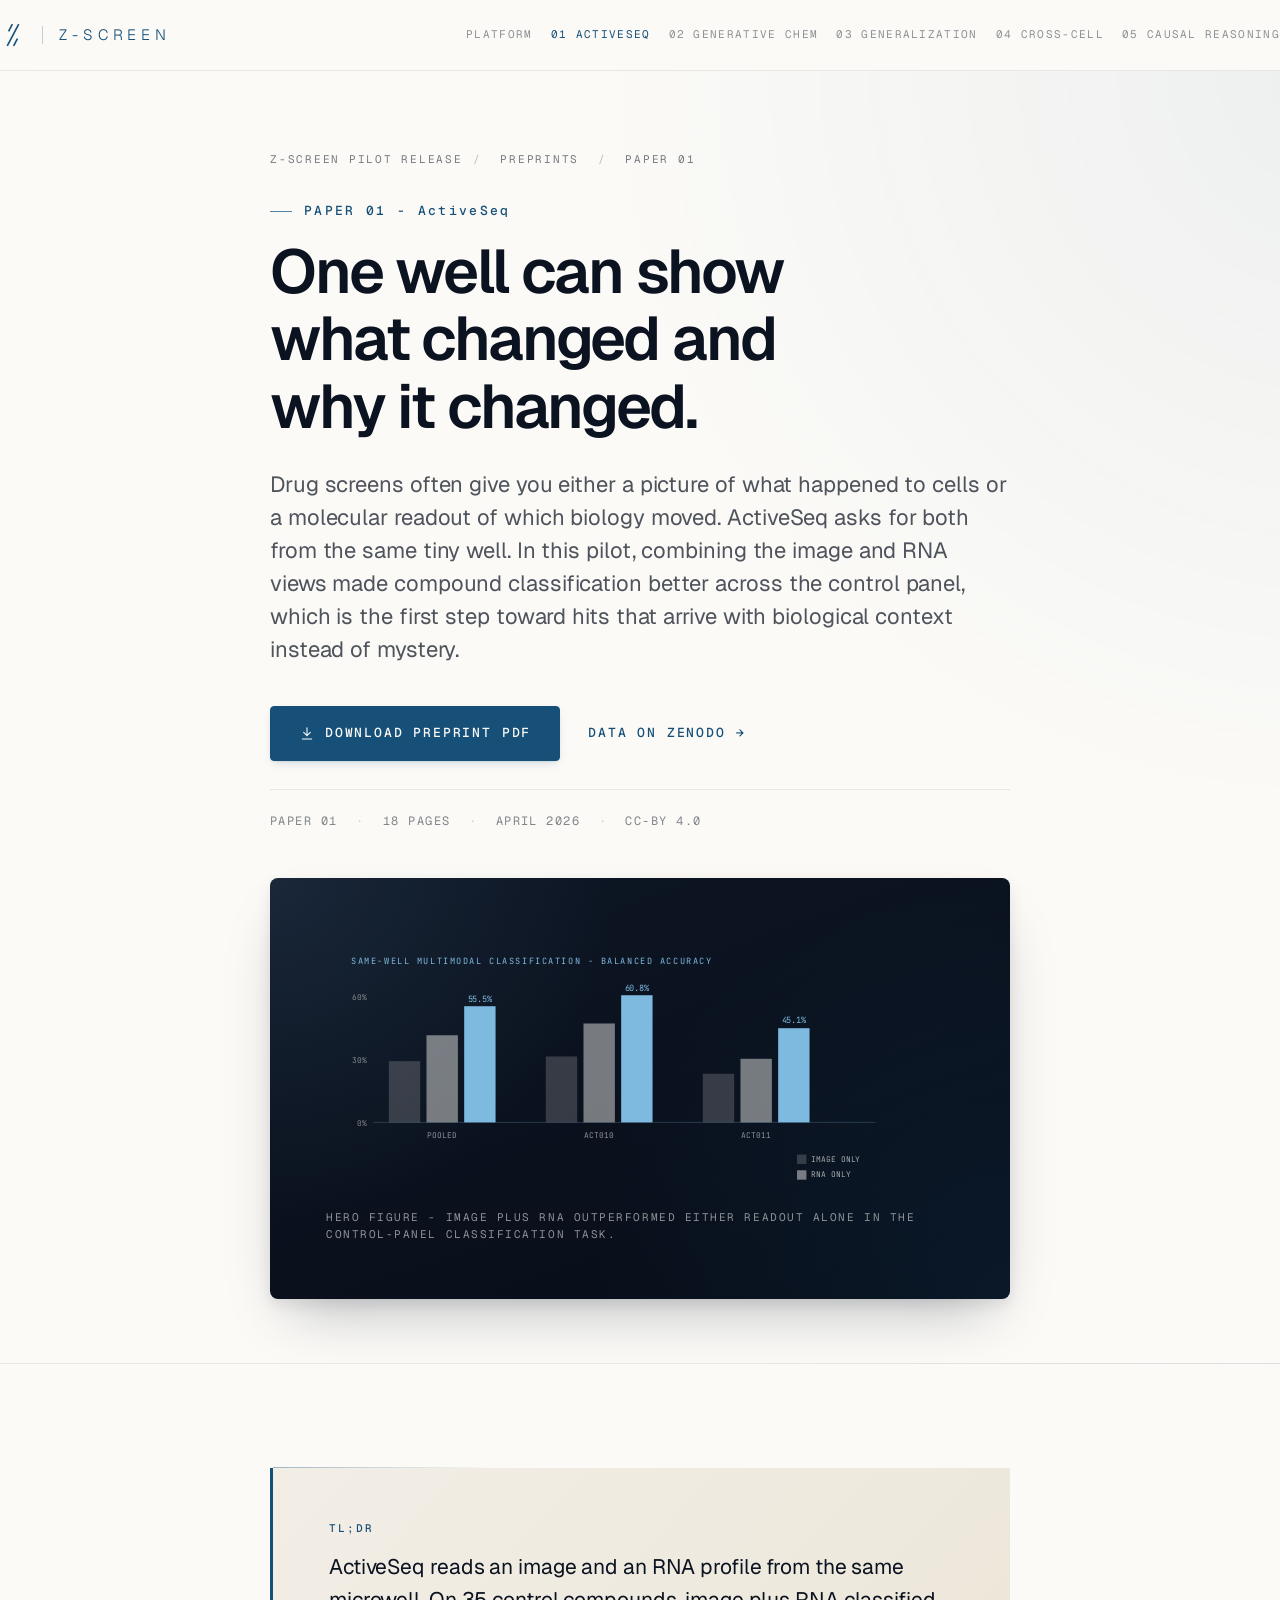
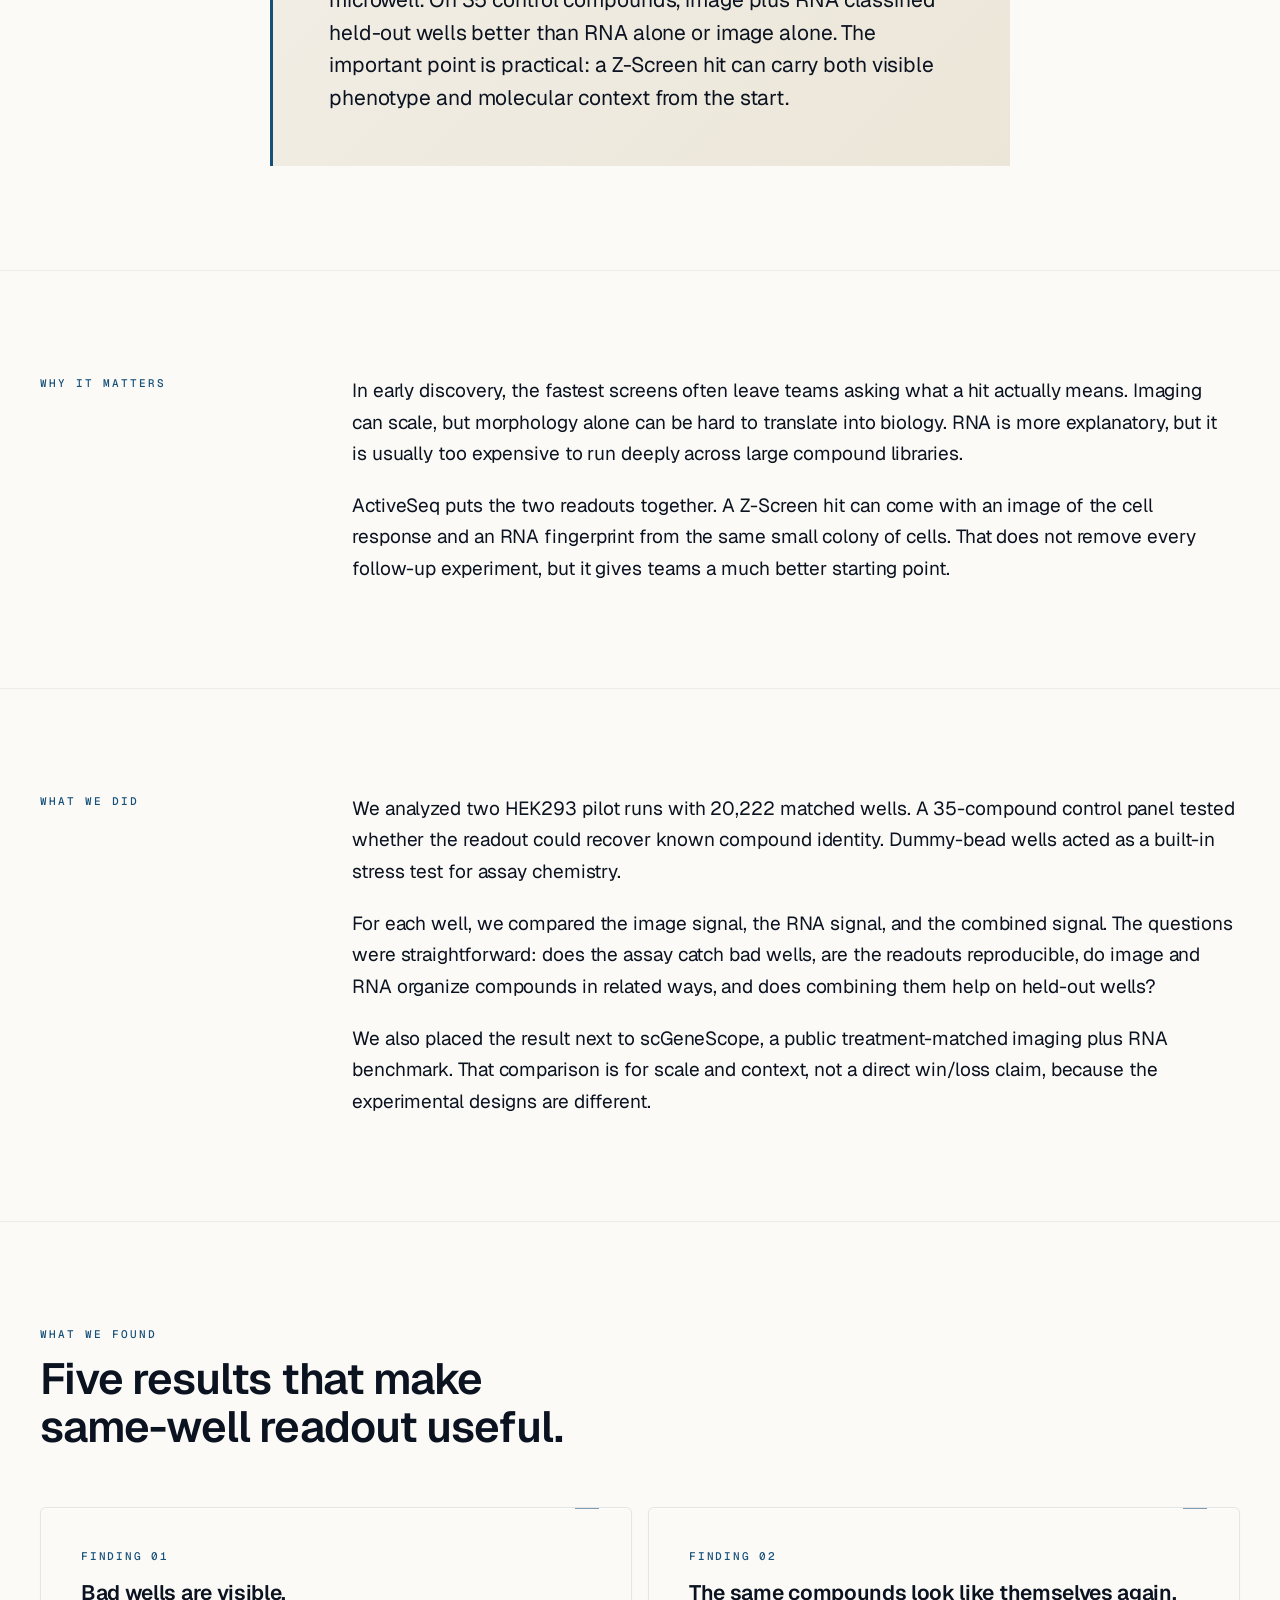
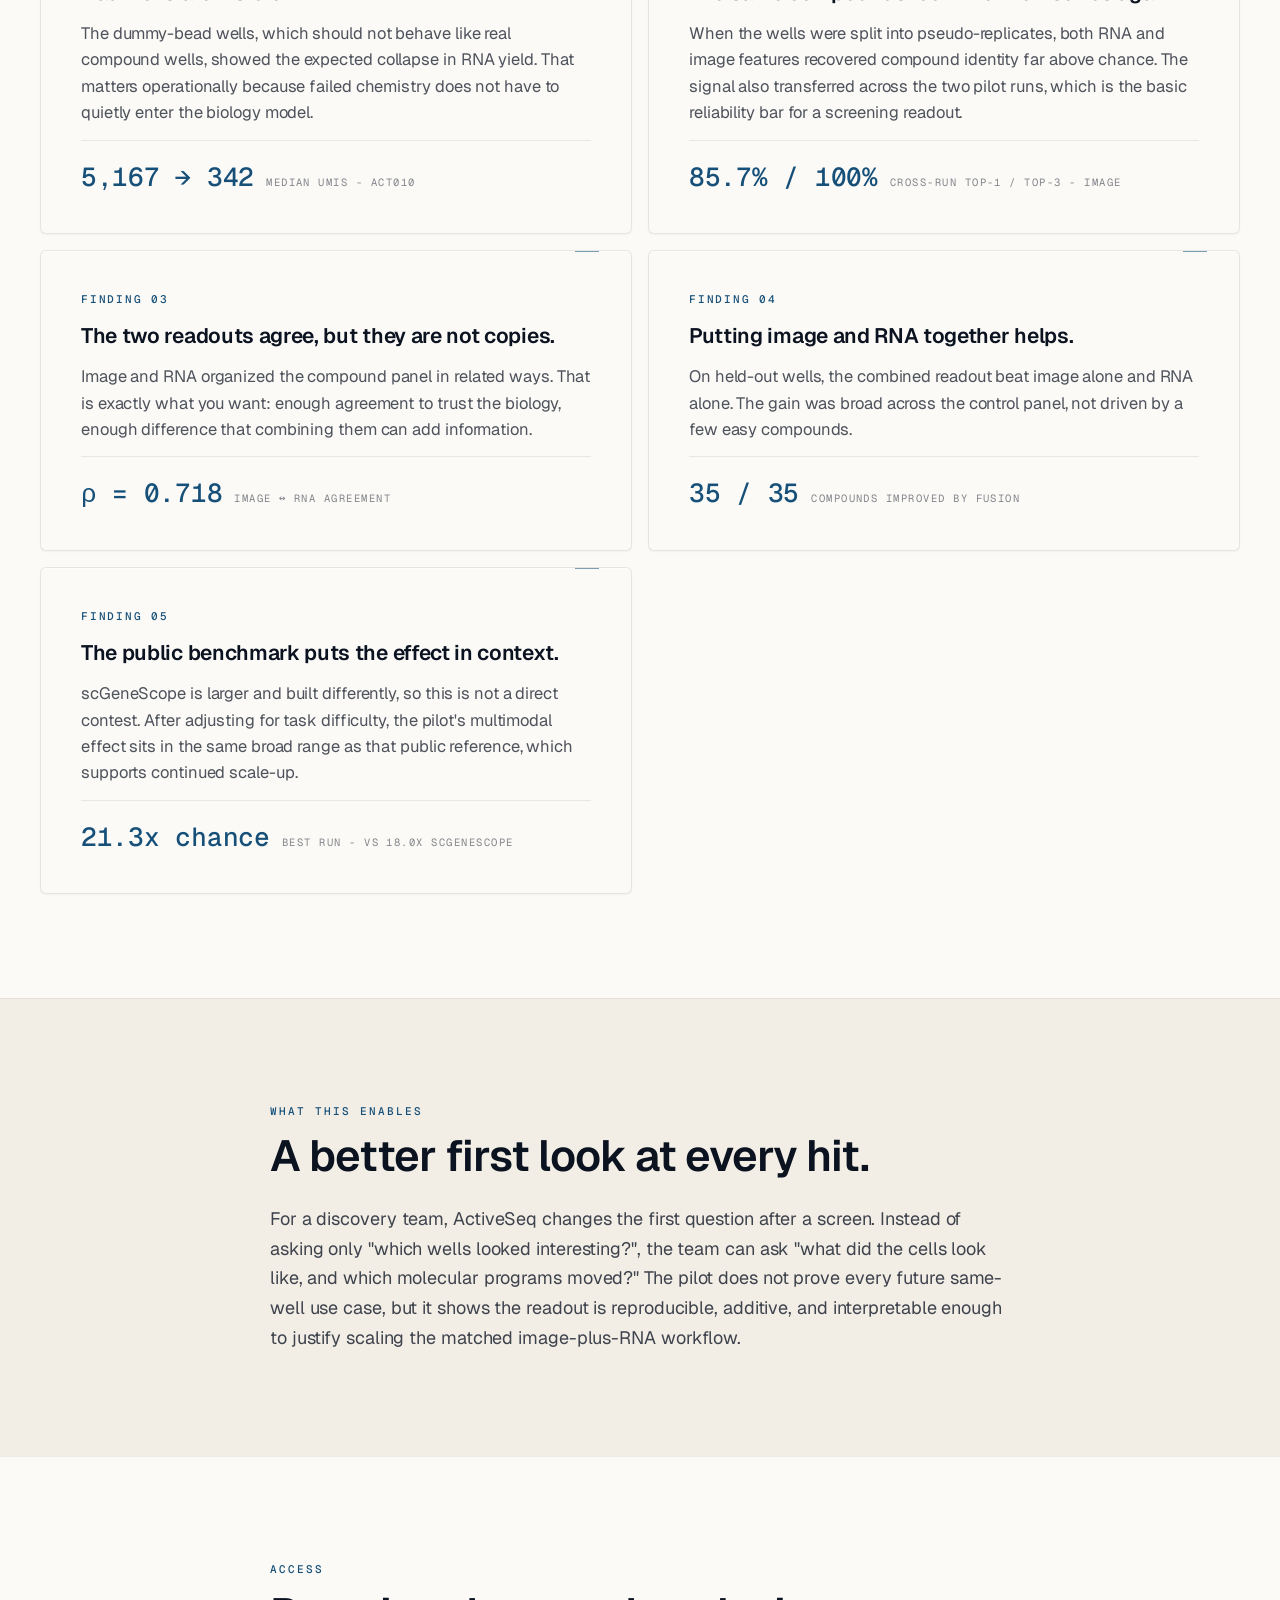
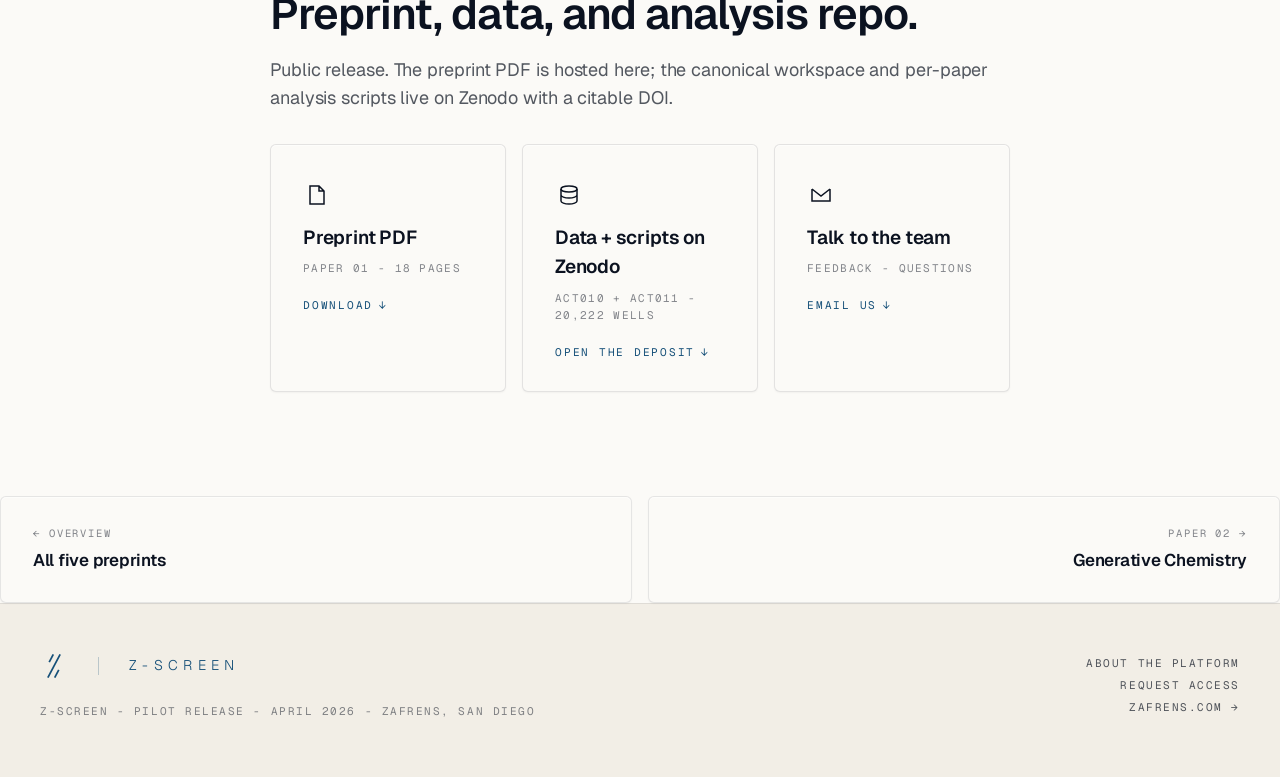
==== commit 93929e32: "Add files via upload" ====
--- a/docs/paper-01-activeseq.html
+++ b/docs/paper-01-activeseq.html
@@ -4,7 +4,7 @@
 <meta charset="utf-8">
 <meta name="viewport" content="width=device-width, initial-scale=1">
 <title>Paper 01 - ActiveSeq - Z-Screen Pilot Release</title>
-<meta name="description" content="Same-well imaging and transcriptomic profiling at 50,000-well density.">
+<meta name="description" content="How Z-Screen reads both cell images and RNA from the same microwell.">
 <meta name="robots" content="noindex, nofollow">
 <link rel="icon" type="image/svg+xml" href="assets/favicon.svg">
 <link rel="stylesheet" href="assets/zafrens-brand.css?v=1777800000000">
@@ -36,8 +36,8 @@
       <a href="index.html">Z-Screen Pilot Release</a><span class="sep">/</span> Preprints <span class="sep">/</span> Paper 01
     </div>
     <div class="pnum">PAPER 01 - ActiveSeq</div>
-    <h1>We see what a compound does and understand why, at the same time.</h1>
-    <p class="paper-lede">No public phenotypic platform pairs imaging with transcriptomics at this density. ActiveSeq does both, in the same microwell, at 50,000 wells per chip. Across 20,222 matched wells that we are free to share, same-well fusion is strongly additive: combined features improve recall on every one of 35 control compounds, and the pilot lands in the same range as the strongest public multimodal benchmark on an order of magnitude fewer cells.</p>
+    <h1>One well can show what changed and why it changed.</h1>
+    <p class="paper-lede">Drug screens often give you either a picture of what happened to cells or a molecular readout of which biology moved. ActiveSeq asks for both from the same tiny well. In this pilot, combining the image and RNA views made compound classification better across the control panel, which is the first step toward hits that arrive with biological context instead of mystery.</p>
 
     <div class="hero-actions">
       <a class="btn-primary" href="pdfs/zscreen-paper-01-activeseq.pdf">
@@ -112,7 +112,7 @@
           </g>
         </g>
       </svg>
-      <div class="figcaption">Hero figure - Merged image-plus-RNA features outperform RNA alone everywhere. Per-compound recall improves on 35 of 35 compounds in the pooled analysis.</div>
+      <div class="figcaption">Hero figure - Image plus RNA outperformed either readout alone in the control-panel classification task.</div>
     </div>
   </div>
 </header>
@@ -121,7 +121,7 @@
   <div class="wrap-narrow">
     <div class="tldr">
       <div class="label">TL;DR</div>
-      <p>Same-well image-plus-RNA pairing produces an additive prediction gain across all 35 control compounds. Pooled balanced accuracy moves from 41.4% (RNA alone) to 55.5% with merged features. Once normalized for task difficulty (35 compounds here vs 28 in scGeneScope), the pilot reaches 19.4&times; chance against scGeneScope's 18.0&times; multimodal reference, on an order of magnitude fewer cells.</p>
+      <p>ActiveSeq reads an image and an RNA profile from the same microwell. On 35 control compounds, image plus RNA classified held-out wells better than RNA alone or image alone. The important point is practical: a Z-Screen hit can carry both visible phenotype and molecular context from the start.</p>
     </div>
   </div>
 </section>
@@ -130,8 +130,8 @@
   <div class="wrap two-col">
     <div class="col-label">Why it matters</div>
     <div class="col-body">
-      <p>Drug discovery has always traded throughput for mechanistic resolution. Imaging scales but only sees half the story. Single-cell sequencing reveals mechanism but cost per compound keeps it out of reach at library scale. Treatment-matched public datasets like scGeneScope pair the two modalities across separate populations of cells exposed to the same drug; the alignment is at the treatment level, not the cellular level.</p>
-      <p>ActiveSeq does both at the same density, inside the same well. A Z-Screen hit comes with an image (<em>what happened</em>) and an RNA profile (<em>why</em>) from the same multicellular colony. No follow-up assay. No cross-replicate alignment.</p>
+      <p>In early discovery, the fastest screens often leave teams asking what a hit actually means. Imaging can scale, but morphology alone can be hard to translate into biology. RNA is more explanatory, but it is usually too expensive to run deeply across large compound libraries.</p>
+      <p>ActiveSeq puts the two readouts together. A Z-Screen hit can come with an image of the cell response and an RNA fingerprint from the same small colony of cells. That does not remove every follow-up experiment, but it gives teams a much better starting point.</p>
     </div>
   </div>
 </section>
@@ -140,9 +140,9 @@
   <div class="wrap two-col">
     <div class="col-label">What we did</div>
     <div class="col-body">
-      <p>Two ActiveSeq pilot runs (ACT010 and ACT011), 20,222 matched wells. 11,511 wells carried a 35-compound control panel. The other 8,711 were dummy-bead wells (no compound), retained as a built-in negative-control stress test on assay chemistry.</p>
-      <p>For every well we extracted a per-well image vector and a per-well RNA profile from the same physical microwell. Four questions structured the analysis. Does the assay flag chemistry failures in the readout itself? Are matched compound measurements reproducible within run and transferable across runs? Do image and RNA preserve a shared map of compound relationships? And does same-well pairing actually improve compound classification on held-out wells?</p>
-      <p>The reference benchmark is scGeneScope, a treatment-matched (not same-well) Cell Painting plus scRNA-seq dataset across 28 treatments in U2-OS cells with ~716,767 single-cell images and ~627,704 single-cell RNA profiles. We size every result against that reference and against a 2.9% top-1 chance level on the 35-compound panel.</p>
+      <p>We analyzed two HEK293 pilot runs with 20,222 matched wells. A 35-compound control panel tested whether the readout could recover known compound identity. Dummy-bead wells acted as a built-in stress test for assay chemistry.</p>
+      <p>For each well, we compared the image signal, the RNA signal, and the combined signal. The questions were straightforward: does the assay catch bad wells, are the readouts reproducible, do image and RNA organize compounds in related ways, and does combining them help on held-out wells?</p>
+      <p>We also placed the result next to scGeneScope, a public treatment-matched imaging plus RNA benchmark. That comparison is for scale and context, not a direct win/loss claim, because the experimental designs are different.</p>
     </div>
   </div>
 </section>
@@ -152,39 +152,39 @@
     <div class="section-title-row">
       <div>
         <div class="eyebrow">What we found</div>
-        <h2 style="margin-top:12px;max-width:26ch;">Five results that turn same-well multimodality from possible into operational.</h2>
+        <h2 style="margin-top:12px;max-width:26ch;">Five results that make same-well readout useful.</h2>
       </div>
     </div>
 
     <div class="findings">
       <div class="finding">
         <div class="fnum">FINDING 01</div>
-        <h4>Failed chemistry shows up in the readout itself.</h4>
-        <p>Median UMIs collapse from ~5,000 to ~300 on dummy-bead wells. Productive control-panel wells keep full RNA depth. Operators flag chemistry failures directly; they never silently contaminate downstream biology.</p>
-        <div class="stat-callout"><span class="v">5,167 → 342</span><span class="k">Median UMIs - ACT010</span></div>
+        <h4>Bad wells are visible.</h4>
+        <p>The dummy-bead wells, which should not behave like real compound wells, showed the expected collapse in RNA yield. That matters operationally because failed chemistry does not have to quietly enter the biology model.</p>
+        <div class="stat-callout"><span class="v">5,167 &rarr; 342</span><span class="k">Median UMIs - ACT010</span></div>
       </div>
       <div class="finding">
         <div class="fnum">FINDING 02</div>
-        <h4>Compound identity is reproducible within run and transferable across runs.</h4>
-        <p>Within-run split-half top-1 retrieval: 98.8% RNA, 94.2% image (ACT010). Compound centroids learned in ACT010 retrieve the same compounds in ACT011 at 85.7% top-1 in calibrated image space, against a 2.9% chance level.</p>
+        <h4>The same compounds look like themselves again.</h4>
+        <p>When the wells were split into pseudo-replicates, both RNA and image features recovered compound identity far above chance. The signal also transferred across the two pilot runs, which is the basic reliability bar for a screening readout.</p>
         <div class="stat-callout"><span class="v">85.7% / 100%</span><span class="k">Cross-run top-1 / top-3 - image</span></div>
       </div>
       <div class="finding">
         <div class="fnum">FINDING 03</div>
-        <h4>Image and RNA preserve a shared compound map. Gene programs stay portable.</h4>
-        <p>Pairwise compound-distance correlation between modalities: &rho; = 0.718 in ACT010, 0.607 in ACT011. The two readouts rank compounds the same way. Centered pseudobulk gene signatures retrieve the correct compound across runs at 48.6% top-1 and 68.6% top-3, with coherent compound-specific gene programs (palbociclib, BAY-293, rucaparib, crizotinib, GSK126).</p>
+        <h4>The two readouts agree, but they are not copies.</h4>
+        <p>Image and RNA organized the compound panel in related ways. That is exactly what you want: enough agreement to trust the biology, enough difference that combining them can add information.</p>
         <div class="stat-callout"><span class="v">&rho; = 0.718</span><span class="k">Image &harr; RNA agreement</span></div>
       </div>
       <div class="finding">
         <div class="fnum">FINDING 04</div>
-        <h4>Same-well multimodality is strongly additive.</h4>
-        <p>Pooled balanced accuracy on held-out wells: 29.2% image alone, 41.4% RNA alone, 55.5% merged. Imaging contributes orthogonal signal even when paired with the stronger RNA branch. Every one of 35 compounds gains.</p>
+        <h4>Putting image and RNA together helps.</h4>
+        <p>On held-out wells, the combined readout beat image alone and RNA alone. The gain was broad across the control panel, not driven by a few easy compounds.</p>
         <div class="stat-callout"><span class="v">35 / 35</span><span class="k">Compounds improved by fusion</span></div>
       </div>
       <div class="finding">
         <div class="fnum">FINDING 05</div>
-        <h4>The right comparison normalizes for task difficulty. We win it.</h4>
-        <p>Different studies use different label spaces (35 compounds here, 28 in the closest public benchmark scGeneScope), so raw accuracy isn't directly comparable. Fold-over-chance is. Pooled multimodal performance reaches 19.4x chance, against 18.0x for the scGeneScope multimodal multiprofile reference. The strongest run reaches 21.3x chance, on an order of magnitude fewer single-cell observations.</p>
+        <h4>The public benchmark puts the effect in context.</h4>
+        <p>scGeneScope is larger and built differently, so this is not a direct contest. After adjusting for task difficulty, the pilot's multimodal effect sits in the same broad range as that public reference, which supports continued scale-up.</p>
         <div class="stat-callout"><span class="v">21.3x chance</span><span class="k">Best run - vs 18.0x scGeneScope</span></div>
       </div>
     </div>
@@ -194,8 +194,8 @@
 <section style="background:var(--zf-bone);">
   <div class="wrap-narrow">
     <div class="eyebrow">What this enables</div>
-    <h2 style="margin-top:12px;max-width:26ch;">Same-well pairing reveals causal relationships.</h2>
-    <p style="margin-top:24px;font-size:18px;line-height:1.65;color:rgba(11,18,32,0.78);max-width:62ch;">For a discovery team, ActiveSeq turns the Z-Screen microchip into a same-well multimodal phenotype engine. Imaging provides functional readout, transcriptomics provides mechanism, and the two are coupled at the level of the same multicellular colony rather than at treatment-matched populations. That coupling is the property most likely to deliver breakthroughs for complex diseases, where mapping molecular insights to rare functional observations unlocks druggability. The natural extensions to this pilot follow directly: enlarge the control panel, broaden cell-line coverage, continue collecting matched same-well pairs at chip-design throughput. Each investment compounds a signal that is already visible.</p>
+    <h2 style="margin-top:12px;max-width:26ch;">A better first look at every hit.</h2>
+    <p style="margin-top:24px;font-size:18px;line-height:1.65;color:rgba(11,18,32,0.78);max-width:62ch;">For a discovery team, ActiveSeq changes the first question after a screen. Instead of asking only "which wells looked interesting?", the team can ask "what did the cells look like, and which molecular programs moved?" The pilot does not prove every future same-well use case, but it shows the readout is reproducible, additive, and interpretable enough to justify scaling the matched image-plus-RNA workflow.</p>
   </div>
 </section>
 
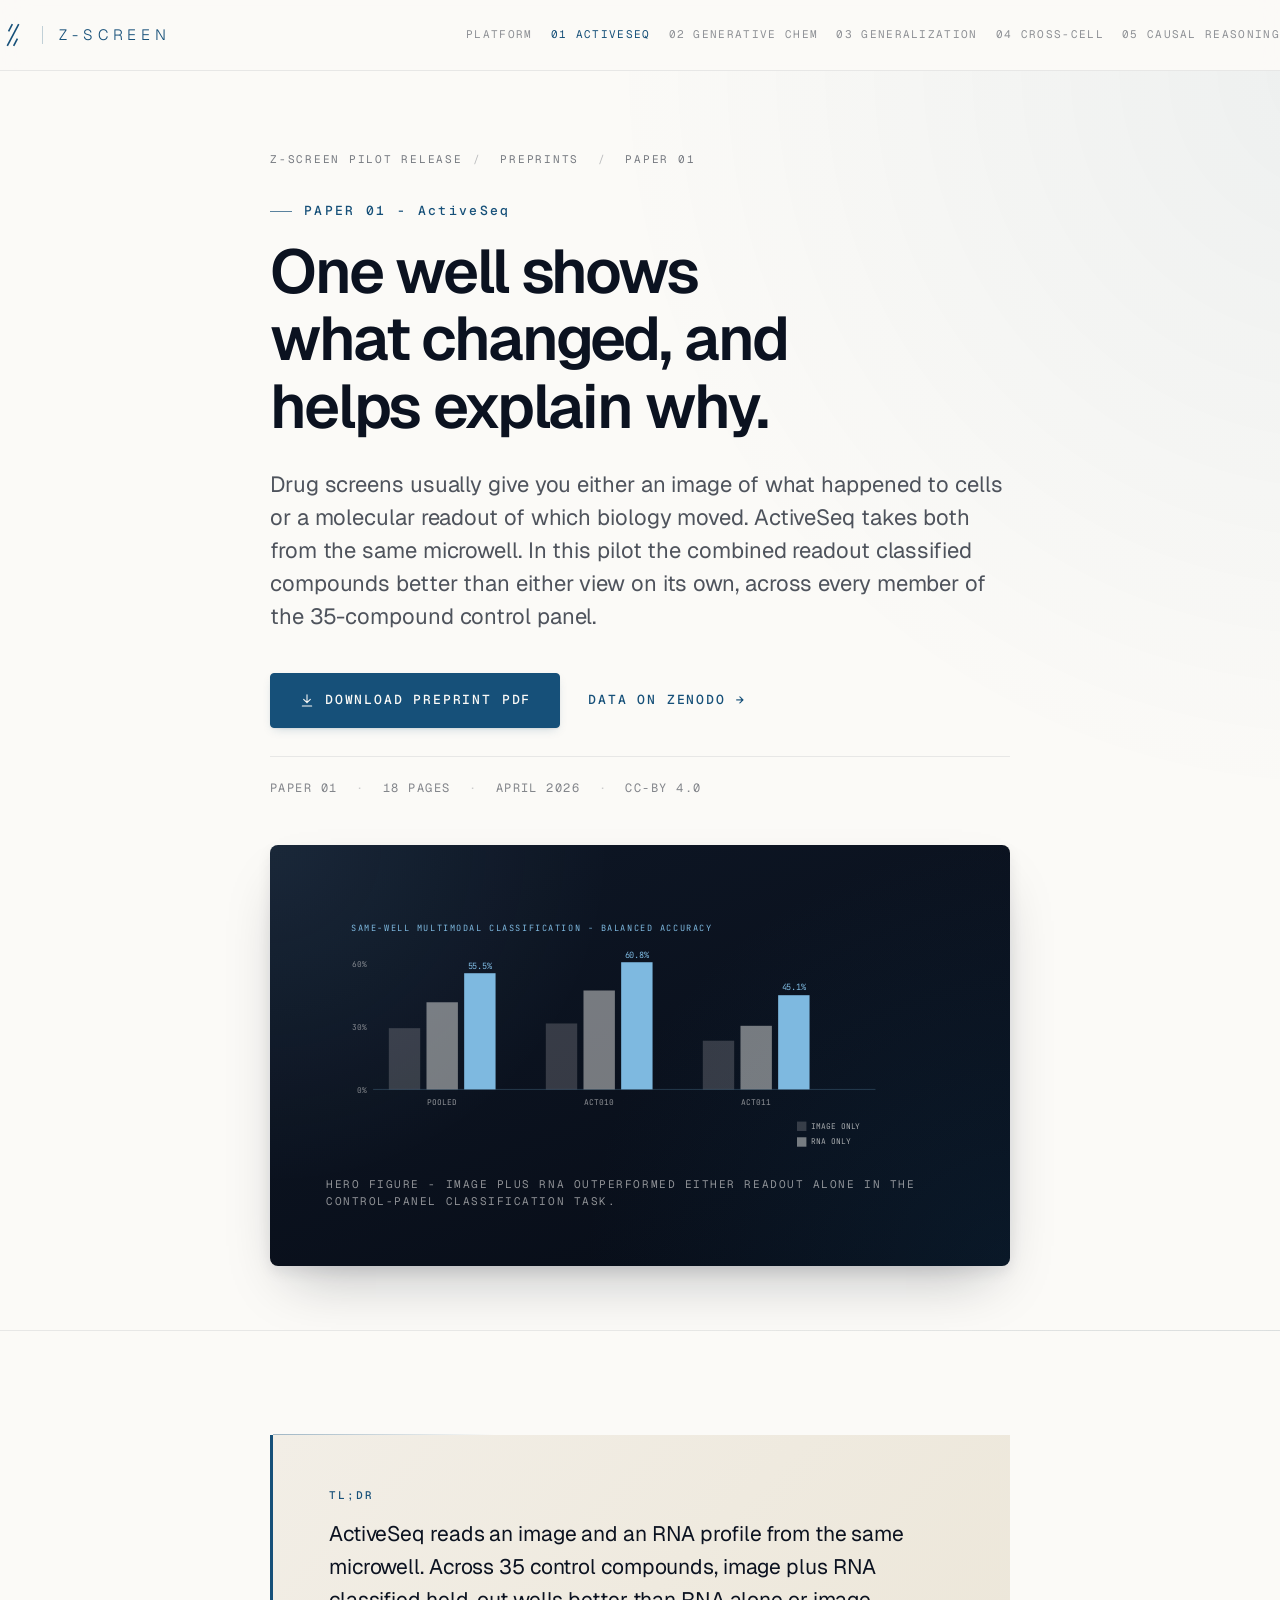
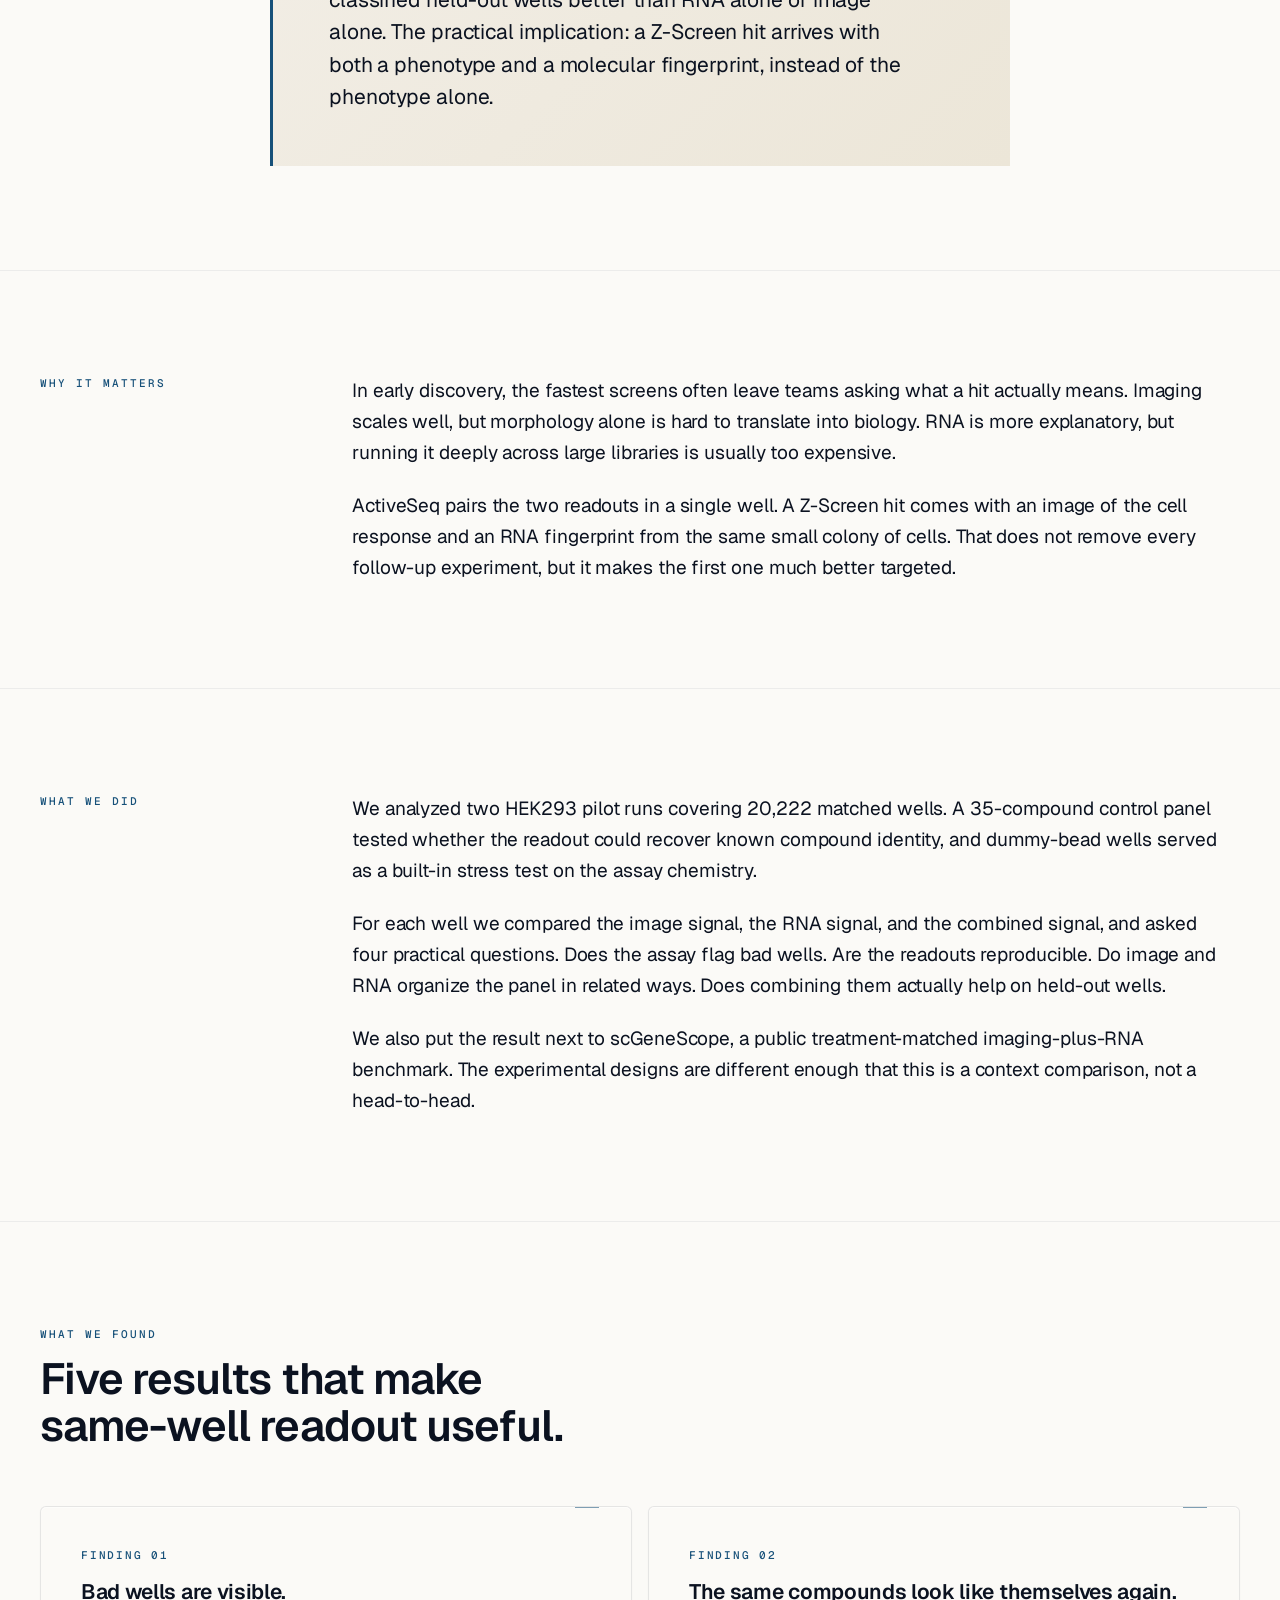
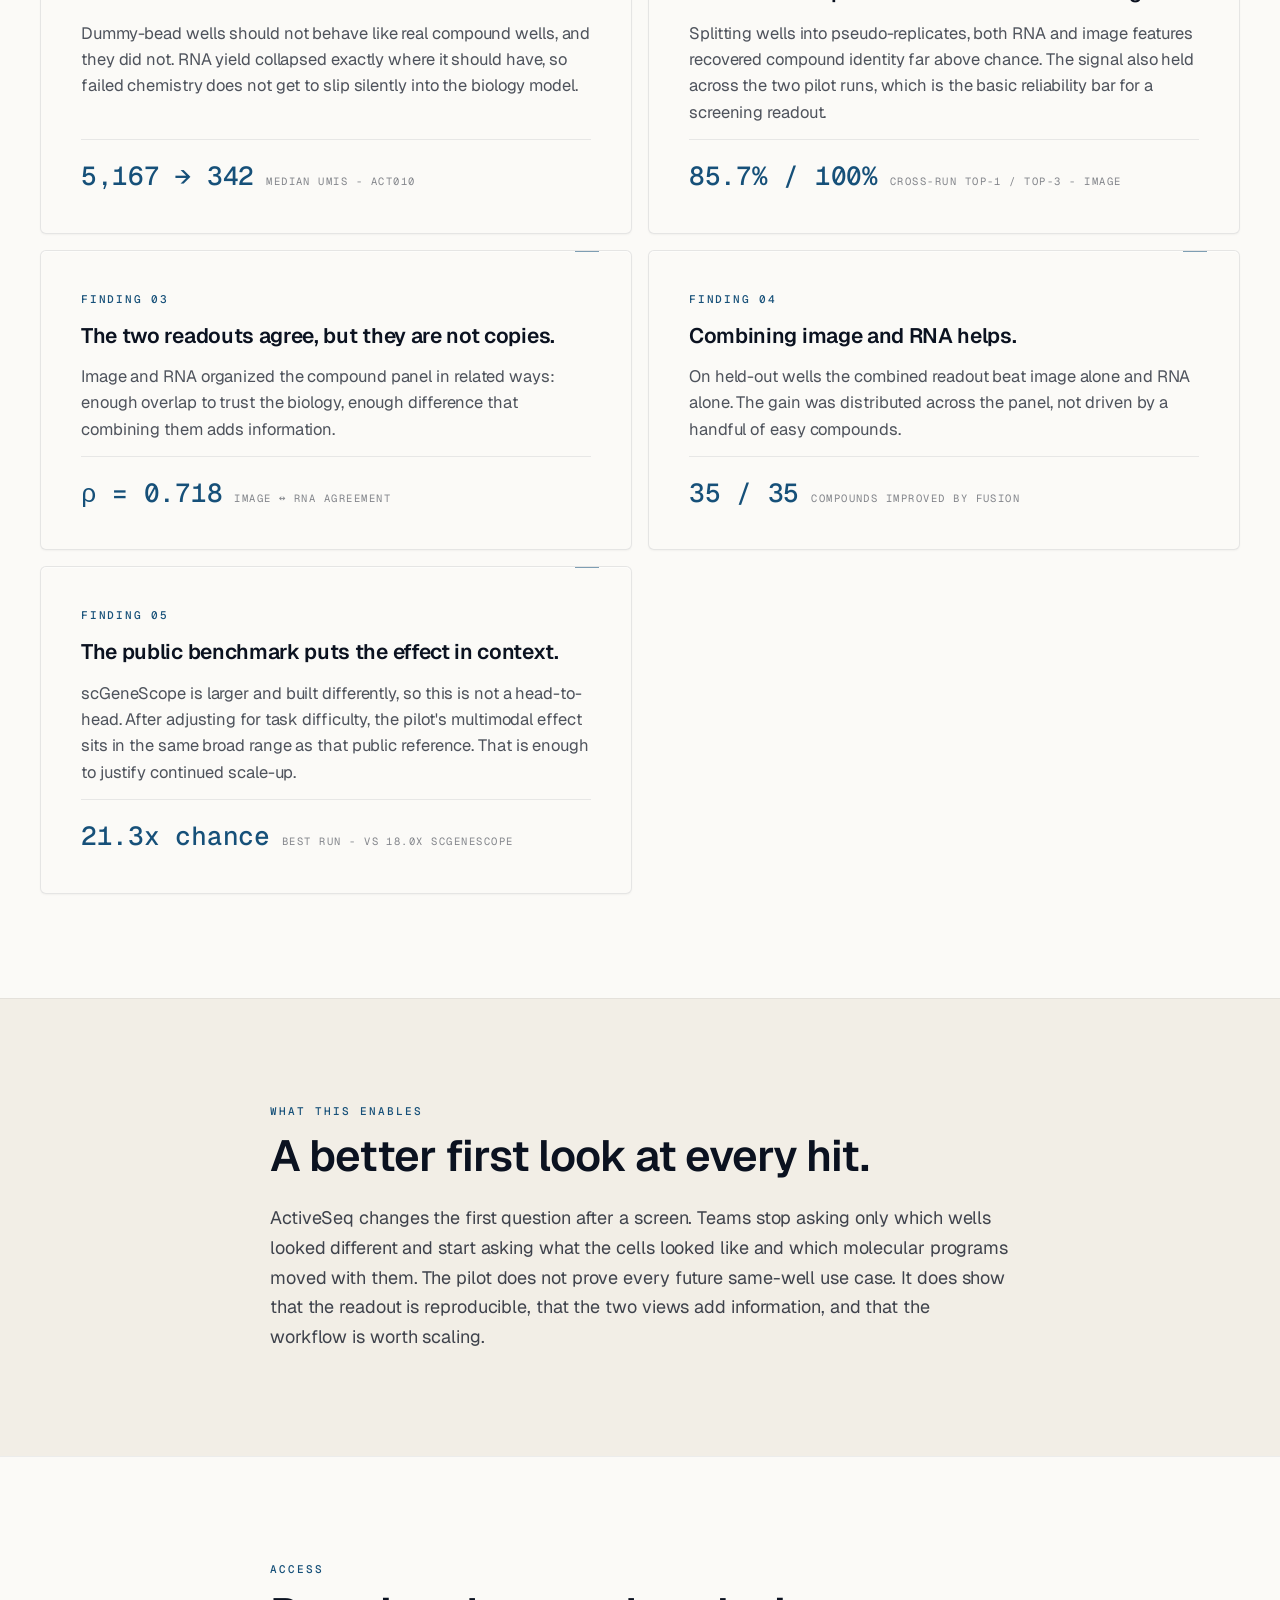
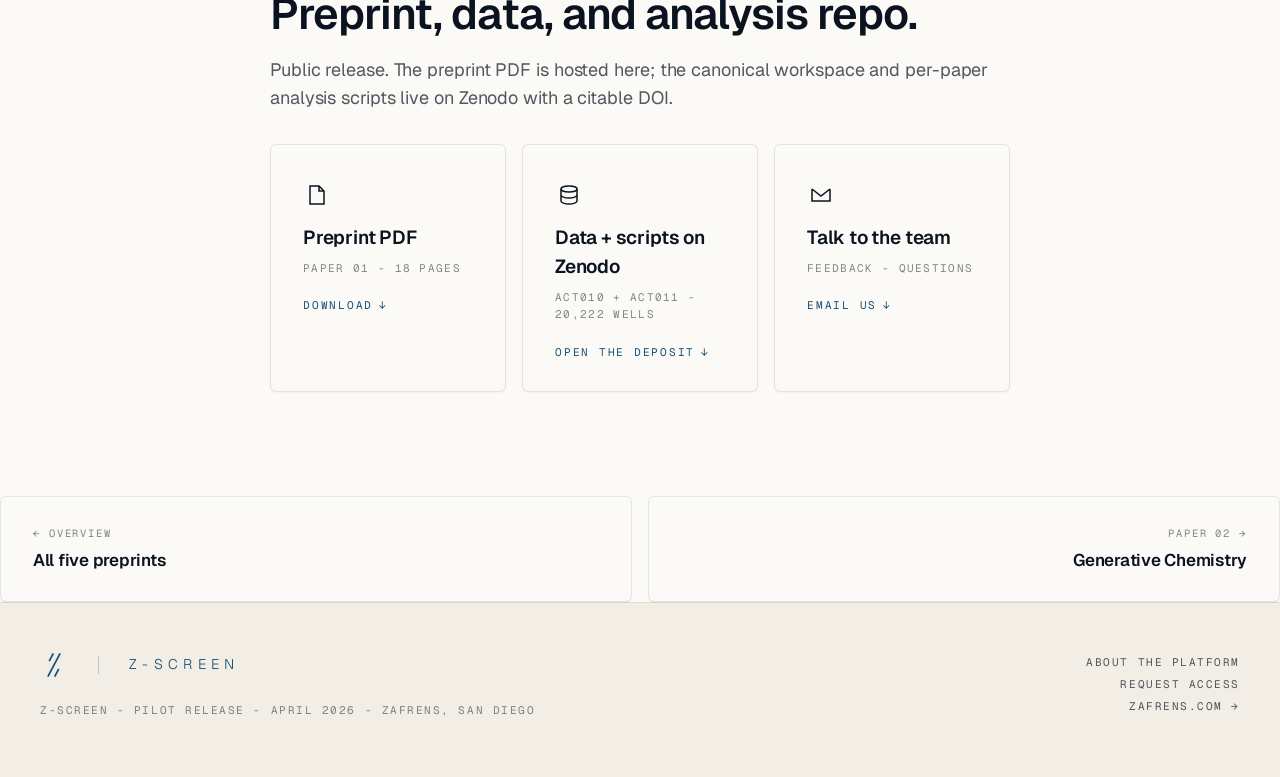
==== commit 1d77be22: "Add files via upload" ====
--- a/docs/paper-01-activeseq.html
+++ b/docs/paper-01-activeseq.html
@@ -36,8 +36,8 @@
       <a href="index.html">Z-Screen Pilot Release</a><span class="sep">/</span> Preprints <span class="sep">/</span> Paper 01
     </div>
     <div class="pnum">PAPER 01 - ActiveSeq</div>
-    <h1>One well can show what changed and why it changed.</h1>
-    <p class="paper-lede">Drug screens often give you either a picture of what happened to cells or a molecular readout of which biology moved. ActiveSeq asks for both from the same tiny well. In this pilot, combining the image and RNA views made compound classification better across the control panel, which is the first step toward hits that arrive with biological context instead of mystery.</p>
+    <h1>One well shows what changed, and helps explain why.</h1>
+    <p class="paper-lede">Drug screens usually give you either an image of what happened to cells or a molecular readout of which biology moved. ActiveSeq takes both from the same microwell. In this pilot the combined readout classified compounds better than either view on its own, across every member of the 35-compound control panel.</p>
 
     <div class="hero-actions">
       <a class="btn-primary" href="pdfs/zscreen-paper-01-activeseq.pdf">
@@ -121,7 +121,7 @@
   <div class="wrap-narrow">
     <div class="tldr">
       <div class="label">TL;DR</div>
-      <p>ActiveSeq reads an image and an RNA profile from the same microwell. On 35 control compounds, image plus RNA classified held-out wells better than RNA alone or image alone. The important point is practical: a Z-Screen hit can carry both visible phenotype and molecular context from the start.</p>
+      <p>ActiveSeq reads an image and an RNA profile from the same microwell. Across 35 control compounds, image plus RNA classified held-out wells better than RNA alone or image alone. The practical implication: a Z-Screen hit arrives with both a phenotype and a molecular fingerprint, instead of the phenotype alone.</p>
     </div>
   </div>
 </section>
@@ -130,8 +130,8 @@
   <div class="wrap two-col">
     <div class="col-label">Why it matters</div>
     <div class="col-body">
-      <p>In early discovery, the fastest screens often leave teams asking what a hit actually means. Imaging can scale, but morphology alone can be hard to translate into biology. RNA is more explanatory, but it is usually too expensive to run deeply across large compound libraries.</p>
-      <p>ActiveSeq puts the two readouts together. A Z-Screen hit can come with an image of the cell response and an RNA fingerprint from the same small colony of cells. That does not remove every follow-up experiment, but it gives teams a much better starting point.</p>
+      <p>In early discovery, the fastest screens often leave teams asking what a hit actually means. Imaging scales well, but morphology alone is hard to translate into biology. RNA is more explanatory, but running it deeply across large libraries is usually too expensive.</p>
+      <p>ActiveSeq pairs the two readouts in a single well. A Z-Screen hit comes with an image of the cell response and an RNA fingerprint from the same small colony of cells. That does not remove every follow-up experiment, but it makes the first one much better targeted.</p>
     </div>
   </div>
 </section>
@@ -140,9 +140,9 @@
   <div class="wrap two-col">
     <div class="col-label">What we did</div>
     <div class="col-body">
-      <p>We analyzed two HEK293 pilot runs with 20,222 matched wells. A 35-compound control panel tested whether the readout could recover known compound identity. Dummy-bead wells acted as a built-in stress test for assay chemistry.</p>
-      <p>For each well, we compared the image signal, the RNA signal, and the combined signal. The questions were straightforward: does the assay catch bad wells, are the readouts reproducible, do image and RNA organize compounds in related ways, and does combining them help on held-out wells?</p>
-      <p>We also placed the result next to scGeneScope, a public treatment-matched imaging plus RNA benchmark. That comparison is for scale and context, not a direct win/loss claim, because the experimental designs are different.</p>
+      <p>We analyzed two HEK293 pilot runs covering 20,222 matched wells. A 35-compound control panel tested whether the readout could recover known compound identity, and dummy-bead wells served as a built-in stress test on the assay chemistry.</p>
+      <p>For each well we compared the image signal, the RNA signal, and the combined signal, and asked four practical questions. Does the assay flag bad wells. Are the readouts reproducible. Do image and RNA organize the panel in related ways. Does combining them actually help on held-out wells.</p>
+      <p>We also put the result next to scGeneScope, a public treatment-matched imaging-plus-RNA benchmark. The experimental designs are different enough that this is a context comparison, not a head-to-head.</p>
     </div>
   </div>
 </section>
@@ -160,31 +160,31 @@
       <div class="finding">
         <div class="fnum">FINDING 01</div>
         <h4>Bad wells are visible.</h4>
-        <p>The dummy-bead wells, which should not behave like real compound wells, showed the expected collapse in RNA yield. That matters operationally because failed chemistry does not have to quietly enter the biology model.</p>
+        <p>Dummy-bead wells should not behave like real compound wells, and they did not. RNA yield collapsed exactly where it should have, so failed chemistry does not get to slip silently into the biology model.</p>
         <div class="stat-callout"><span class="v">5,167 &rarr; 342</span><span class="k">Median UMIs - ACT010</span></div>
       </div>
       <div class="finding">
         <div class="fnum">FINDING 02</div>
         <h4>The same compounds look like themselves again.</h4>
-        <p>When the wells were split into pseudo-replicates, both RNA and image features recovered compound identity far above chance. The signal also transferred across the two pilot runs, which is the basic reliability bar for a screening readout.</p>
+        <p>Splitting wells into pseudo-replicates, both RNA and image features recovered compound identity far above chance. The signal also held across the two pilot runs, which is the basic reliability bar for a screening readout.</p>
         <div class="stat-callout"><span class="v">85.7% / 100%</span><span class="k">Cross-run top-1 / top-3 - image</span></div>
       </div>
       <div class="finding">
         <div class="fnum">FINDING 03</div>
         <h4>The two readouts agree, but they are not copies.</h4>
-        <p>Image and RNA organized the compound panel in related ways. That is exactly what you want: enough agreement to trust the biology, enough difference that combining them can add information.</p>
+        <p>Image and RNA organized the compound panel in related ways: enough overlap to trust the biology, enough difference that combining them adds information.</p>
         <div class="stat-callout"><span class="v">&rho; = 0.718</span><span class="k">Image &harr; RNA agreement</span></div>
       </div>
       <div class="finding">
         <div class="fnum">FINDING 04</div>
-        <h4>Putting image and RNA together helps.</h4>
-        <p>On held-out wells, the combined readout beat image alone and RNA alone. The gain was broad across the control panel, not driven by a few easy compounds.</p>
+        <h4>Combining image and RNA helps.</h4>
+        <p>On held-out wells the combined readout beat image alone and RNA alone. The gain was distributed across the panel, not driven by a handful of easy compounds.</p>
         <div class="stat-callout"><span class="v">35 / 35</span><span class="k">Compounds improved by fusion</span></div>
       </div>
       <div class="finding">
         <div class="fnum">FINDING 05</div>
         <h4>The public benchmark puts the effect in context.</h4>
-        <p>scGeneScope is larger and built differently, so this is not a direct contest. After adjusting for task difficulty, the pilot's multimodal effect sits in the same broad range as that public reference, which supports continued scale-up.</p>
+        <p>scGeneScope is larger and built differently, so this is not a head-to-head. After adjusting for task difficulty, the pilot's multimodal effect sits in the same broad range as that public reference. That is enough to justify continued scale-up.</p>
         <div class="stat-callout"><span class="v">21.3x chance</span><span class="k">Best run - vs 18.0x scGeneScope</span></div>
       </div>
     </div>
@@ -195,7 +195,7 @@
   <div class="wrap-narrow">
     <div class="eyebrow">What this enables</div>
     <h2 style="margin-top:12px;max-width:26ch;">A better first look at every hit.</h2>
-    <p style="margin-top:24px;font-size:18px;line-height:1.65;color:rgba(11,18,32,0.78);max-width:62ch;">For a discovery team, ActiveSeq changes the first question after a screen. Instead of asking only "which wells looked interesting?", the team can ask "what did the cells look like, and which molecular programs moved?" The pilot does not prove every future same-well use case, but it shows the readout is reproducible, additive, and interpretable enough to justify scaling the matched image-plus-RNA workflow.</p>
+    <p style="margin-top:24px;font-size:18px;line-height:1.65;color:rgba(11,18,32,0.78);max-width:62ch;">ActiveSeq changes the first question after a screen. Teams stop asking only which wells looked different and start asking what the cells looked like and which molecular programs moved with them. The pilot does not prove every future same-well use case. It does show that the readout is reproducible, that the two views add information, and that the workflow is worth scaling.</p>
   </div>
 </section>
 
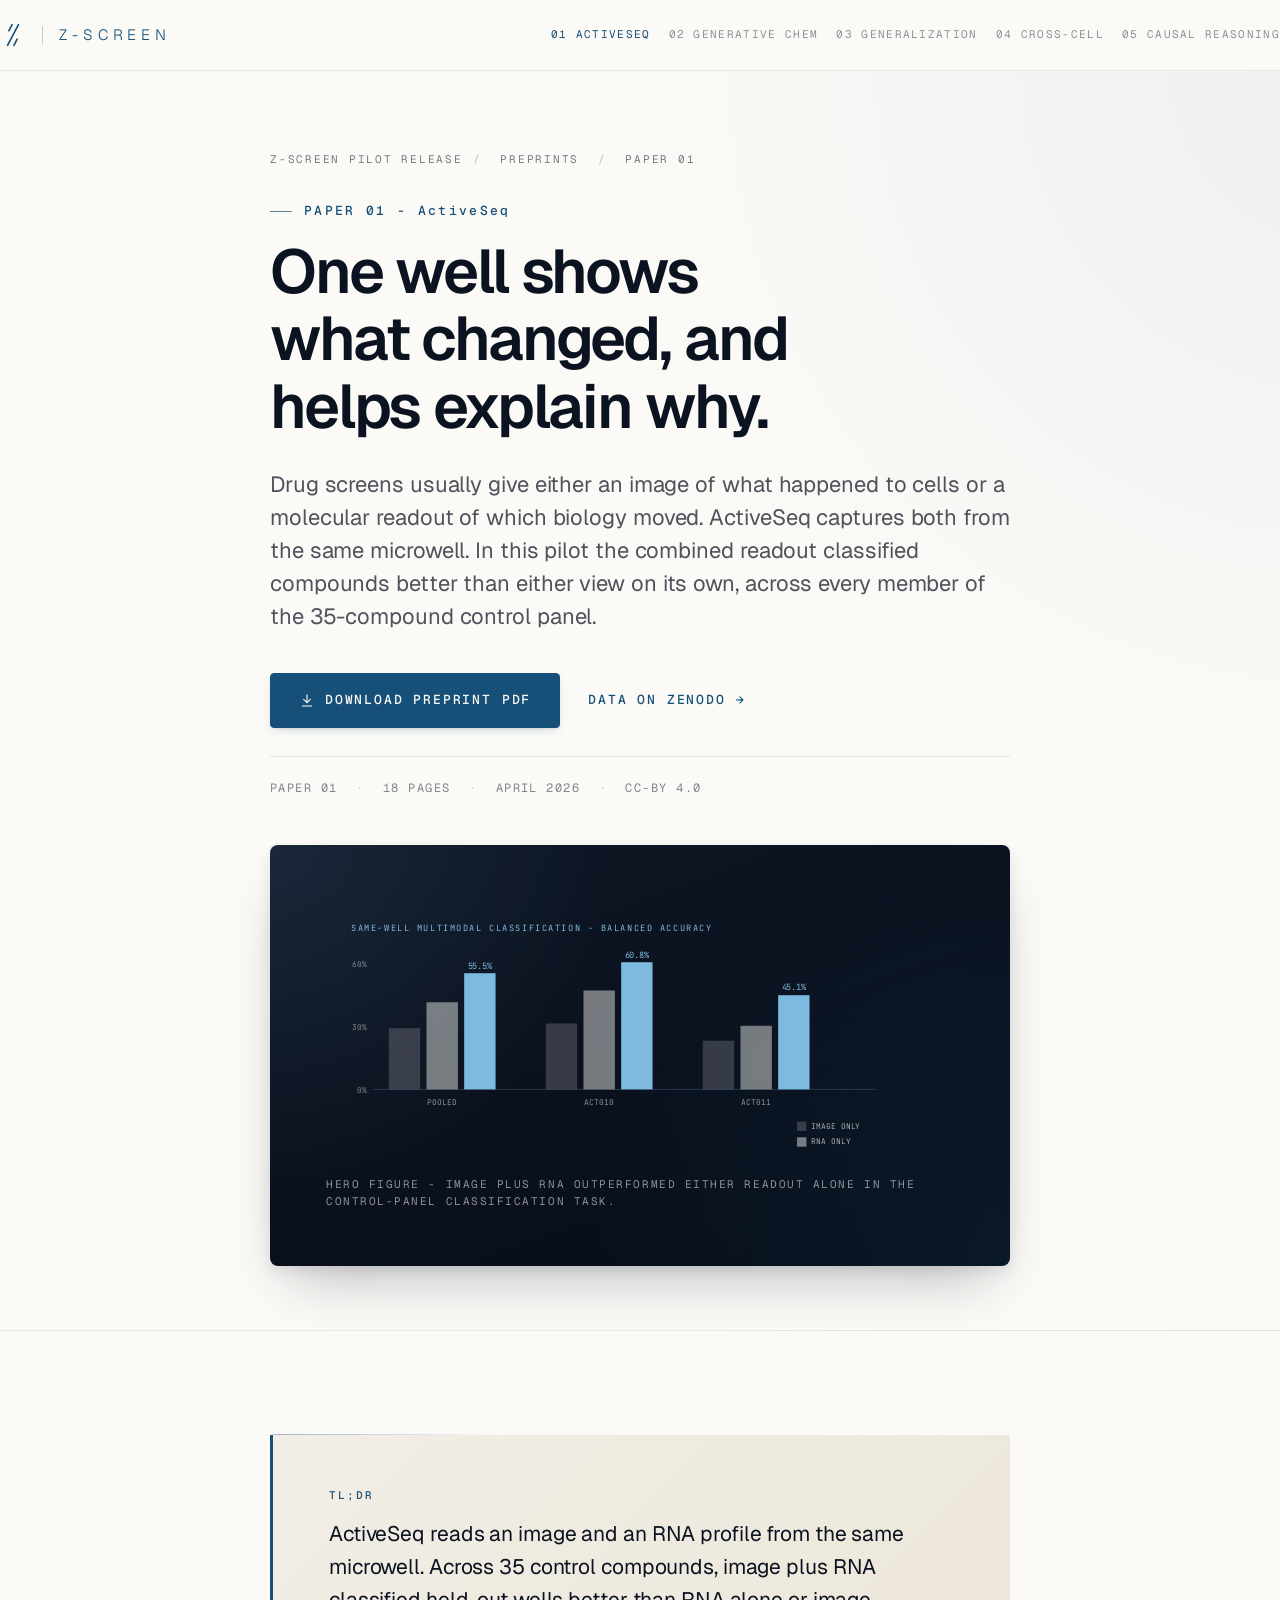
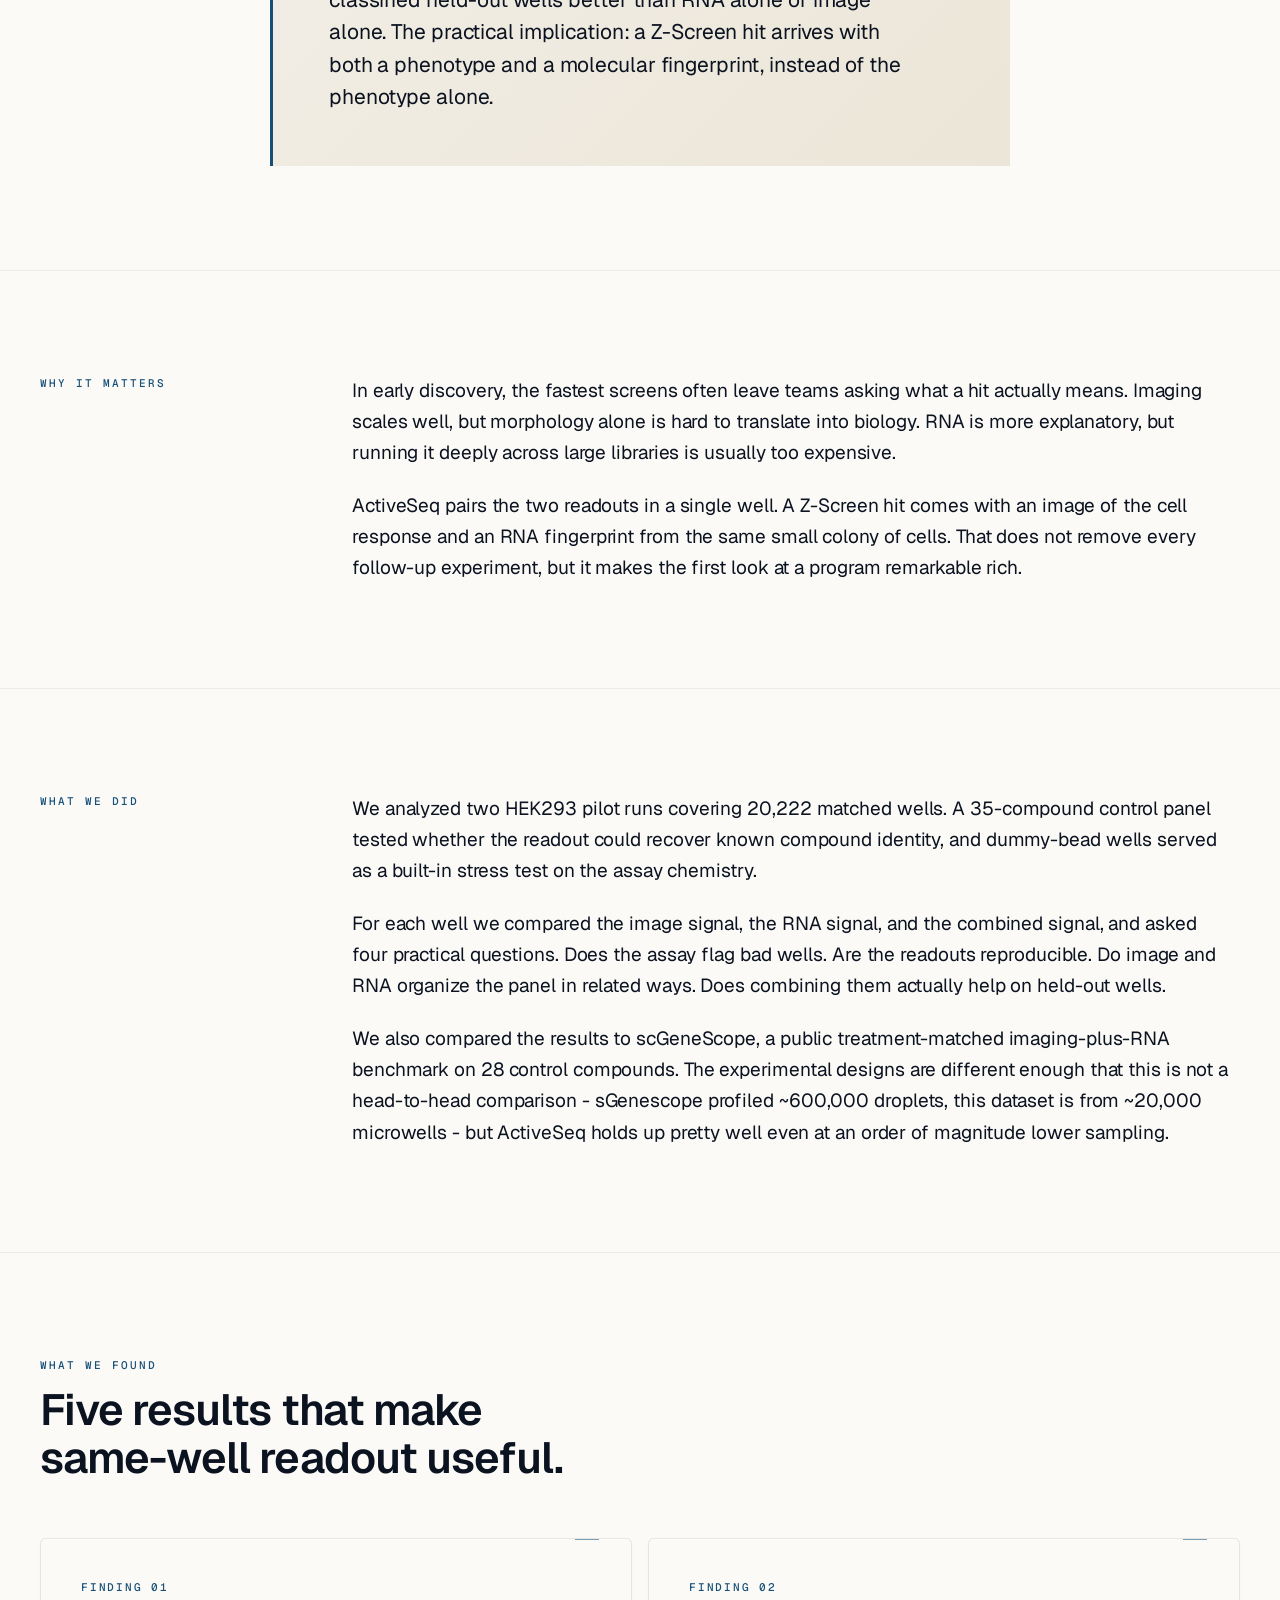
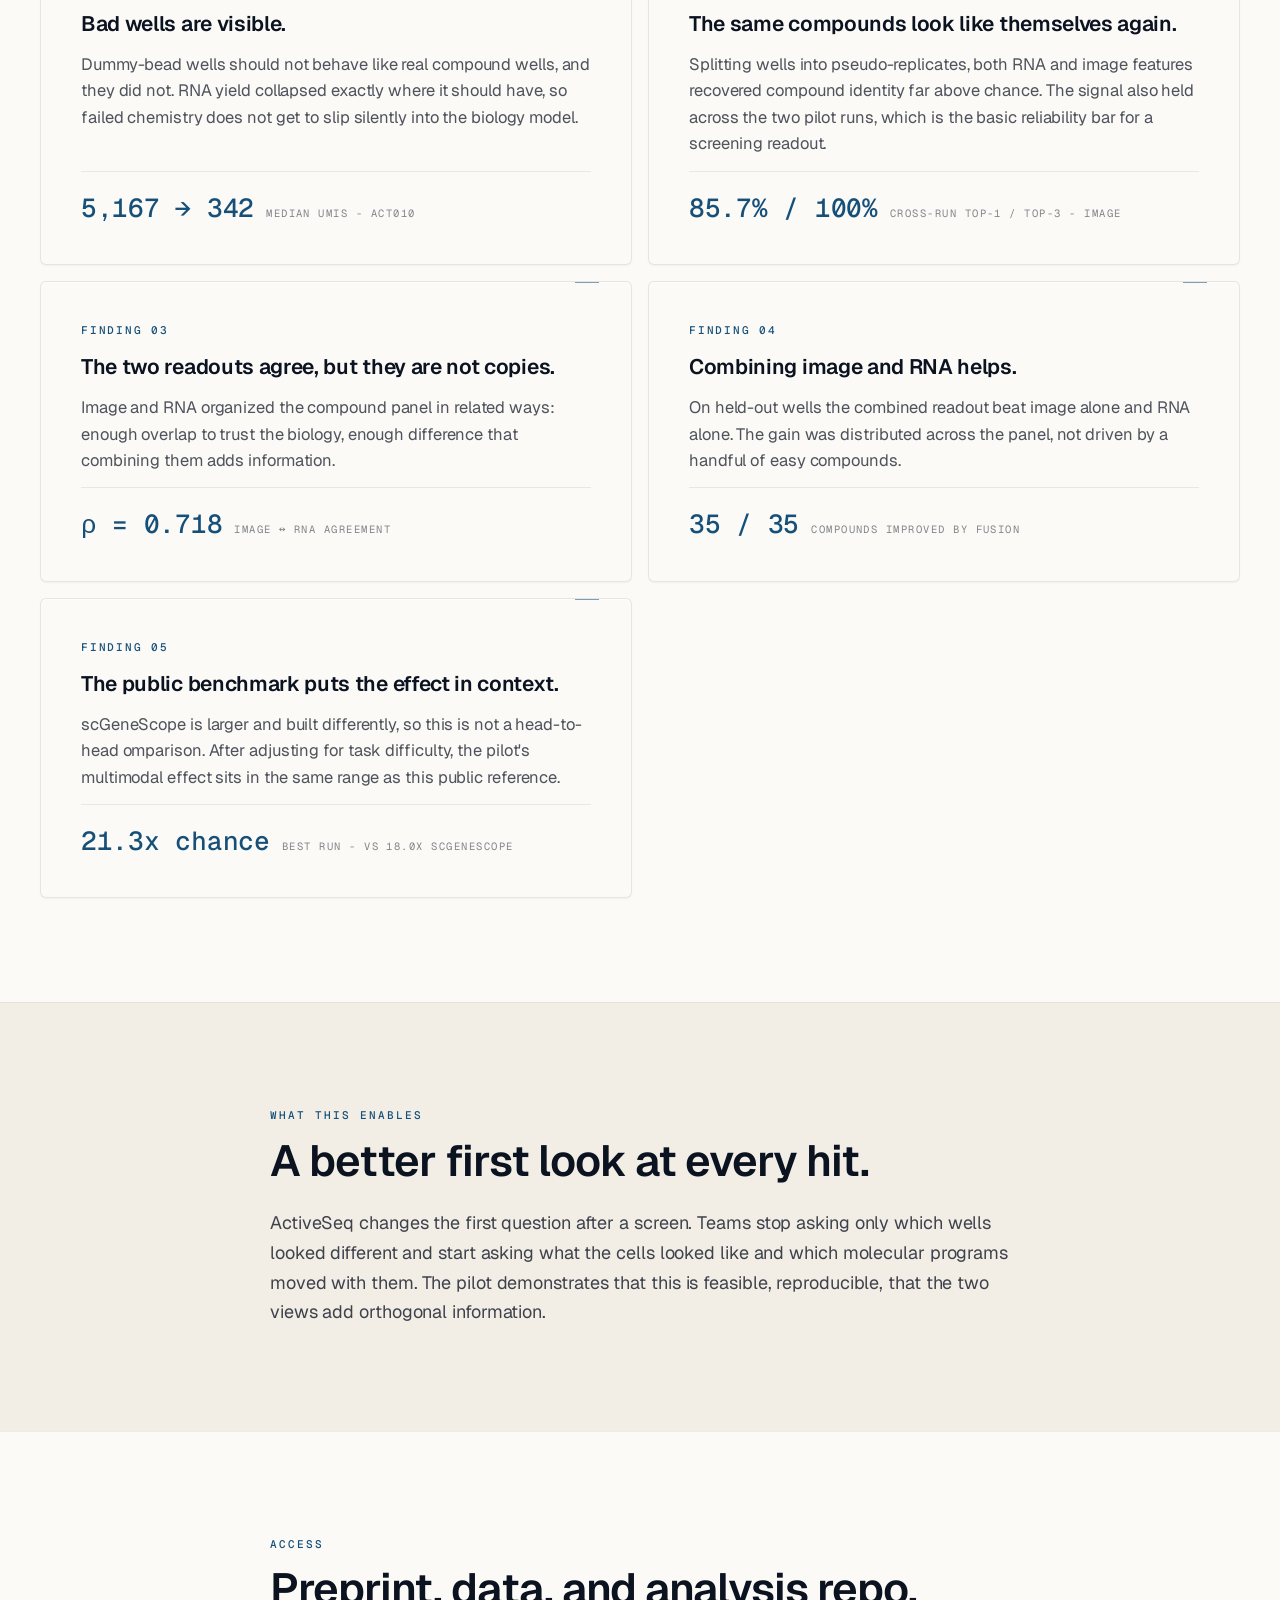
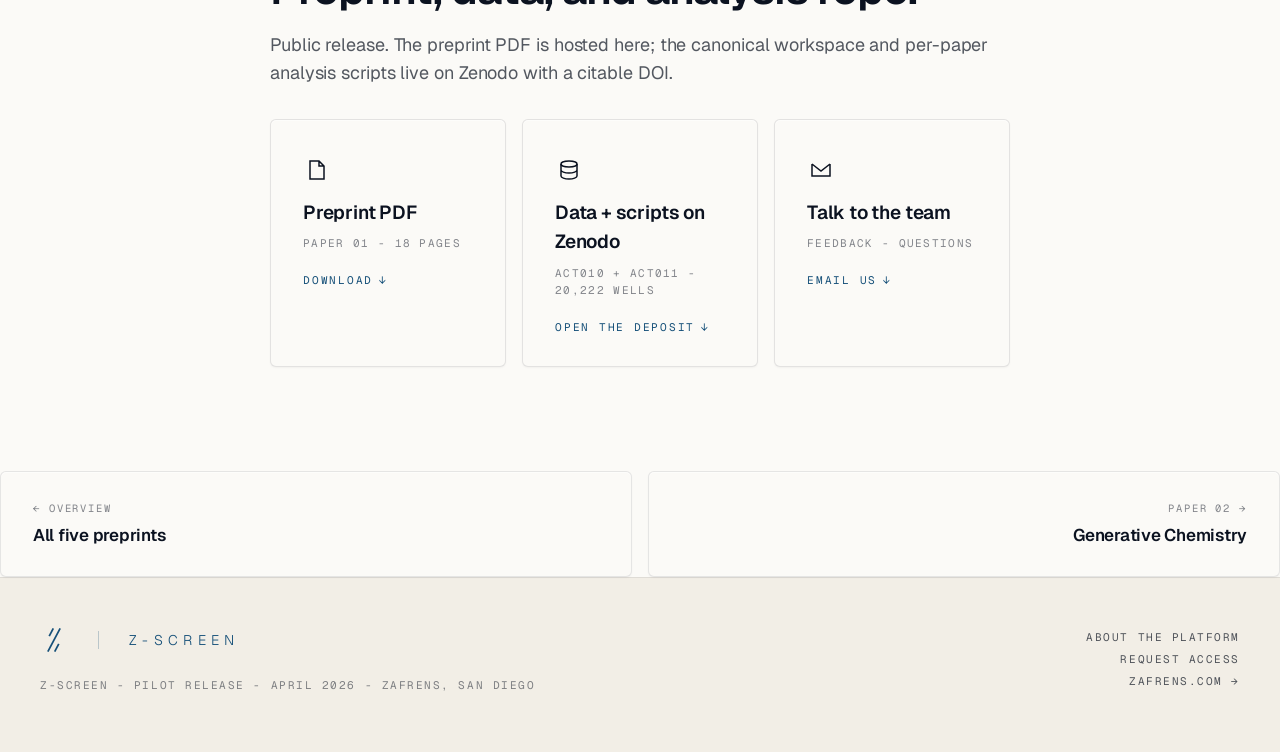
==== commit 51a03115: "Add files via upload" ====
--- a/docs/paper-01-activeseq.html
+++ b/docs/paper-01-activeseq.html
@@ -20,7 +20,6 @@
       <span class="name">Z-Screen</span>
     </a>
     <div class="topnav-papers">
-      <a href="platform.html">Platform</a>
       <a href="paper-01-activeseq.html" class="active">01 ActiveSeq</a>
       <a href="paper-02-generative-chemistry.html">02 Generative Chem</a>
       <a href="paper-03-generalization-ladder.html">03 Generalization</a>
@@ -37,14 +36,14 @@
     </div>
     <div class="pnum">PAPER 01 - ActiveSeq</div>
     <h1>One well shows what changed, and helps explain why.</h1>
-    <p class="paper-lede">Drug screens usually give you either an image of what happened to cells or a molecular readout of which biology moved. ActiveSeq takes both from the same microwell. In this pilot the combined readout classified compounds better than either view on its own, across every member of the 35-compound control panel.</p>
+    <p class="paper-lede">Drug screens usually give either an image of what happened to cells or a molecular readout of which biology moved. ActiveSeq captures both from the same microwell. In this pilot the combined readout classified compounds better than either view on its own, across every member of the 35-compound control panel.</p>
 
     <div class="hero-actions">
       <a class="btn-primary" href="pdfs/zscreen-paper-01-activeseq.pdf">
         <svg viewBox="0 0 24 24" aria-hidden="true"><path d="M12 4v12m-5-5l5 5 5-5M5 21h14"/></svg>
         Download Preprint PDF
       </a>
-      <a class="btn-secondary" href="https://zenodo.org/records/19889498" target="_blank" rel="noopener">
+      <a class="btn-secondary" href="https://zenodo.org/records/19907311" target="_blank" rel="noopener">
         Data on Zenodo &rarr;
       </a>
     </div>
@@ -131,7 +130,7 @@
     <div class="col-label">Why it matters</div>
     <div class="col-body">
       <p>In early discovery, the fastest screens often leave teams asking what a hit actually means. Imaging scales well, but morphology alone is hard to translate into biology. RNA is more explanatory, but running it deeply across large libraries is usually too expensive.</p>
-      <p>ActiveSeq pairs the two readouts in a single well. A Z-Screen hit comes with an image of the cell response and an RNA fingerprint from the same small colony of cells. That does not remove every follow-up experiment, but it makes the first one much better targeted.</p>
+      <p>ActiveSeq pairs the two readouts in a single well. A Z-Screen hit comes with an image of the cell response and an RNA fingerprint from the same small colony of cells. That does not remove every follow-up experiment, but it makes the first look at a program remarkable rich.</p>
     </div>
   </div>
 </section>
@@ -142,7 +141,7 @@
     <div class="col-body">
       <p>We analyzed two HEK293 pilot runs covering 20,222 matched wells. A 35-compound control panel tested whether the readout could recover known compound identity, and dummy-bead wells served as a built-in stress test on the assay chemistry.</p>
       <p>For each well we compared the image signal, the RNA signal, and the combined signal, and asked four practical questions. Does the assay flag bad wells. Are the readouts reproducible. Do image and RNA organize the panel in related ways. Does combining them actually help on held-out wells.</p>
-      <p>We also put the result next to scGeneScope, a public treatment-matched imaging-plus-RNA benchmark. The experimental designs are different enough that this is a context comparison, not a head-to-head.</p>
+      <p>We also compared the results to scGeneScope, a public treatment-matched imaging-plus-RNA benchmark on 28 control compounds. The experimental designs are different enough that this is not a head-to-head comparison - sGenescope profiled ~600,000 droplets, this dataset is from ~20,000 microwells - but ActiveSeq holds up pretty well even at an order of magnitude lower sampling.</p>
     </div>
   </div>
 </section>
@@ -184,7 +183,7 @@
       <div class="finding">
         <div class="fnum">FINDING 05</div>
         <h4>The public benchmark puts the effect in context.</h4>
-        <p>scGeneScope is larger and built differently, so this is not a head-to-head. After adjusting for task difficulty, the pilot's multimodal effect sits in the same broad range as that public reference. That is enough to justify continued scale-up.</p>
+        <p>scGeneScope is larger and built differently, so this is not a head-to-head omparison. After adjusting for task difficulty, the pilot's multimodal effect sits in the same range as this public reference.</p>
         <div class="stat-callout"><span class="v">21.3x chance</span><span class="k">Best run - vs 18.0x scGeneScope</span></div>
       </div>
     </div>
@@ -195,7 +194,7 @@
   <div class="wrap-narrow">
     <div class="eyebrow">What this enables</div>
     <h2 style="margin-top:12px;max-width:26ch;">A better first look at every hit.</h2>
-    <p style="margin-top:24px;font-size:18px;line-height:1.65;color:rgba(11,18,32,0.78);max-width:62ch;">ActiveSeq changes the first question after a screen. Teams stop asking only which wells looked different and start asking what the cells looked like and which molecular programs moved with them. The pilot does not prove every future same-well use case. It does show that the readout is reproducible, that the two views add information, and that the workflow is worth scaling.</p>
+    <p style="margin-top:24px;font-size:18px;line-height:1.65;color:rgba(11,18,32,0.78);max-width:62ch;">ActiveSeq changes the first question after a screen. Teams stop asking only which wells looked different and start asking what the cells looked like and which molecular programs moved with them. The pilot demonstrates that this is feasible, reproducible, that the two views add orthogonal information.</p>
   </div>
 </section>
 
@@ -212,7 +211,7 @@
         <div class="dl-meta">Paper 01 - 18 pages</div>
         <div class="dl-cta">Download</div>
       </a>
-      <a class="dl" href="https://zenodo.org/records/19889498" target="_blank" rel="noopener">
+      <a class="dl" href="https://zenodo.org/records/19907311" target="_blank" rel="noopener">
         <div class="dl-icon"><svg viewBox="0 0 24 24" fill="none" stroke="currentColor" stroke-width="1.5"><ellipse cx="12" cy="6" rx="8" ry="3"/><path d="M4 6v6c0 1.6 3.6 3 8 3s8-1.4 8-3V6M4 12v6c0 1.6 3.6 3 8 3s8-1.4 8-3v-6"/></svg></div>
         <div class="dl-title">Data + scripts on Zenodo</div>
         <div class="dl-meta">ACT010 + ACT011 - 20,222 wells</div>
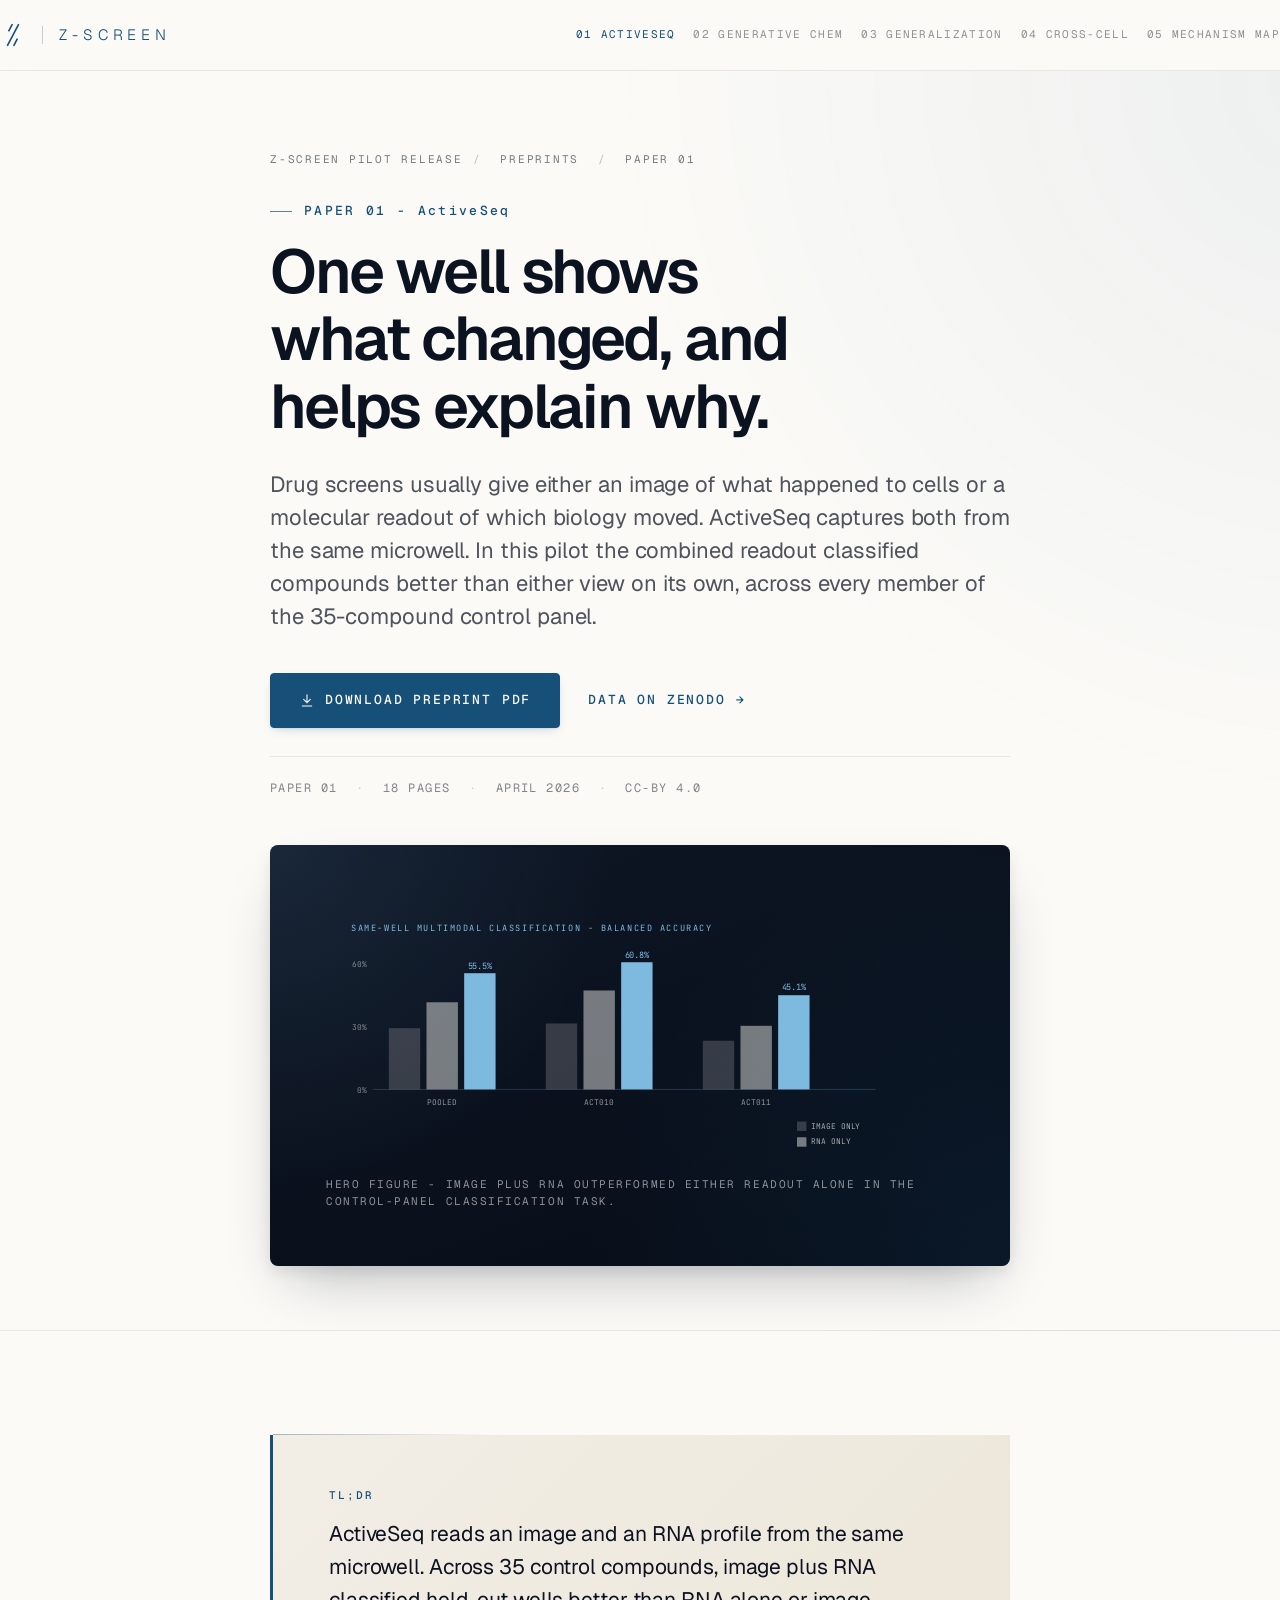
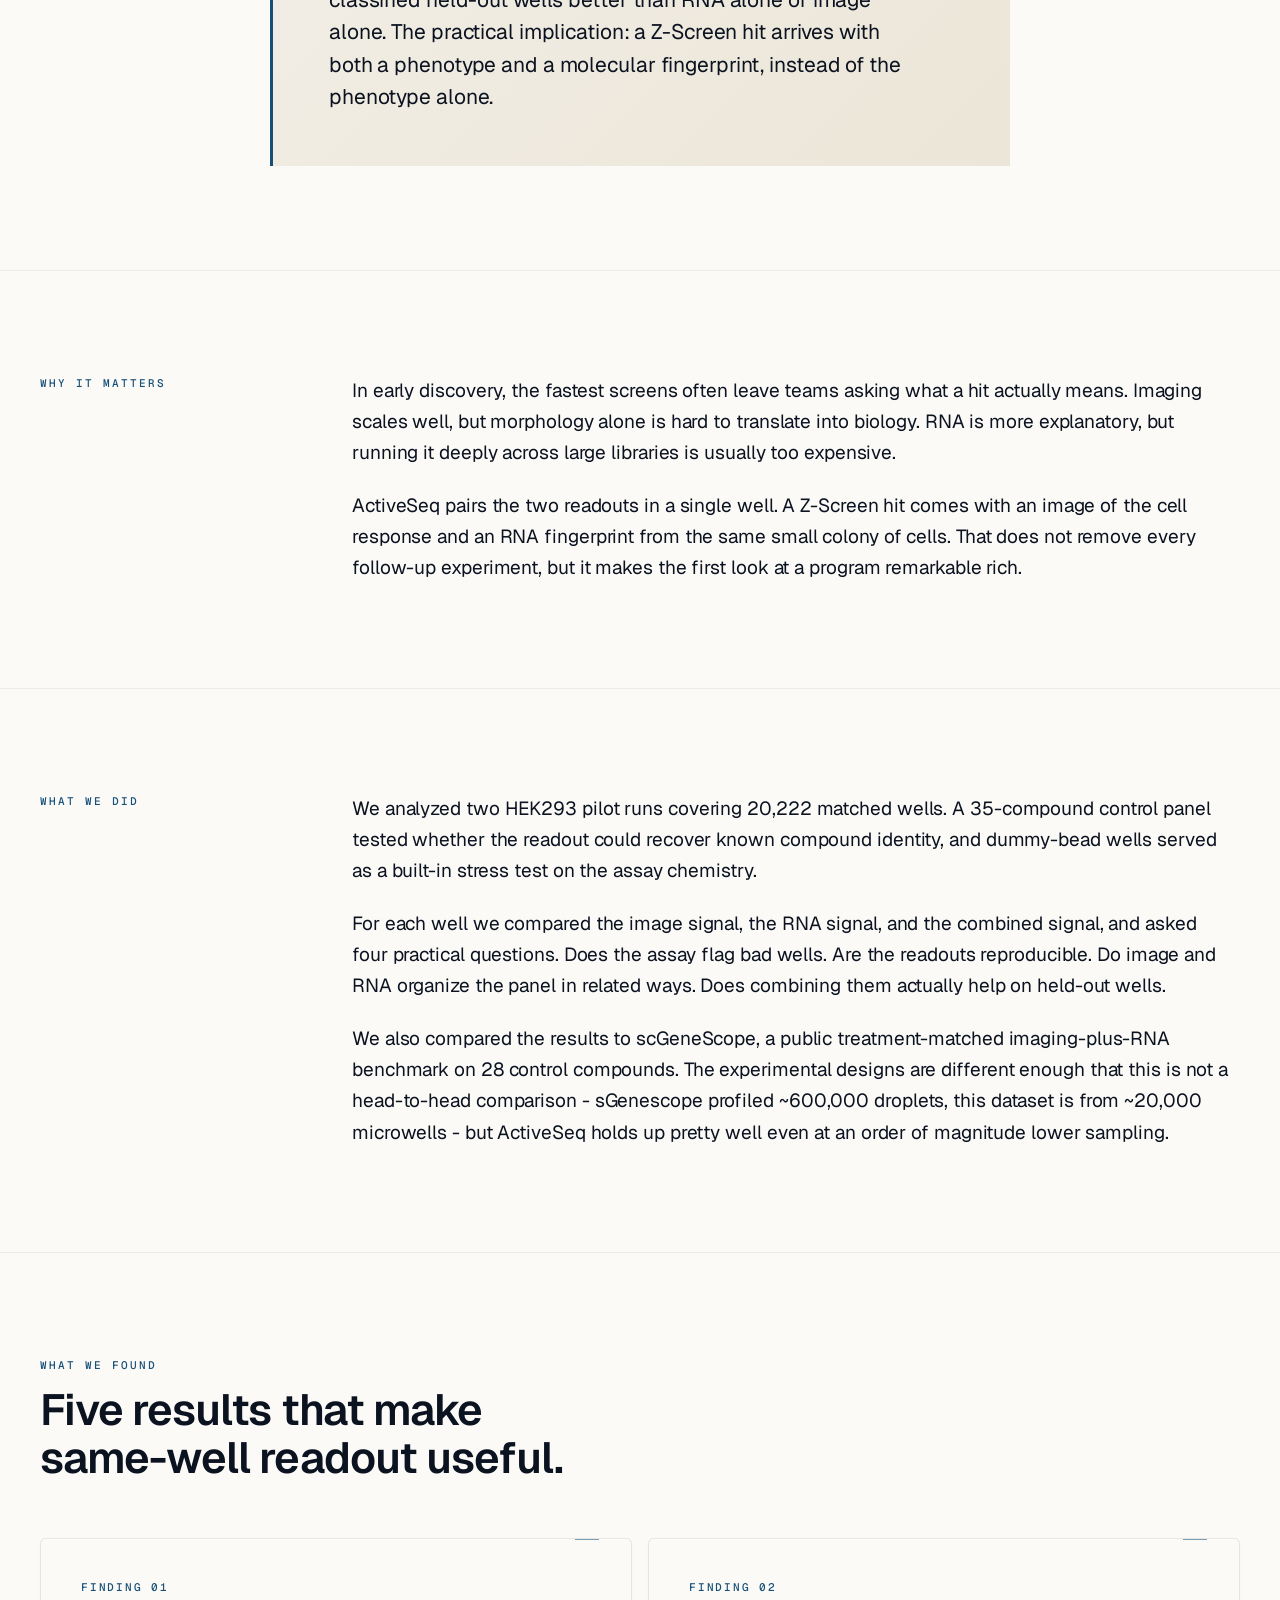
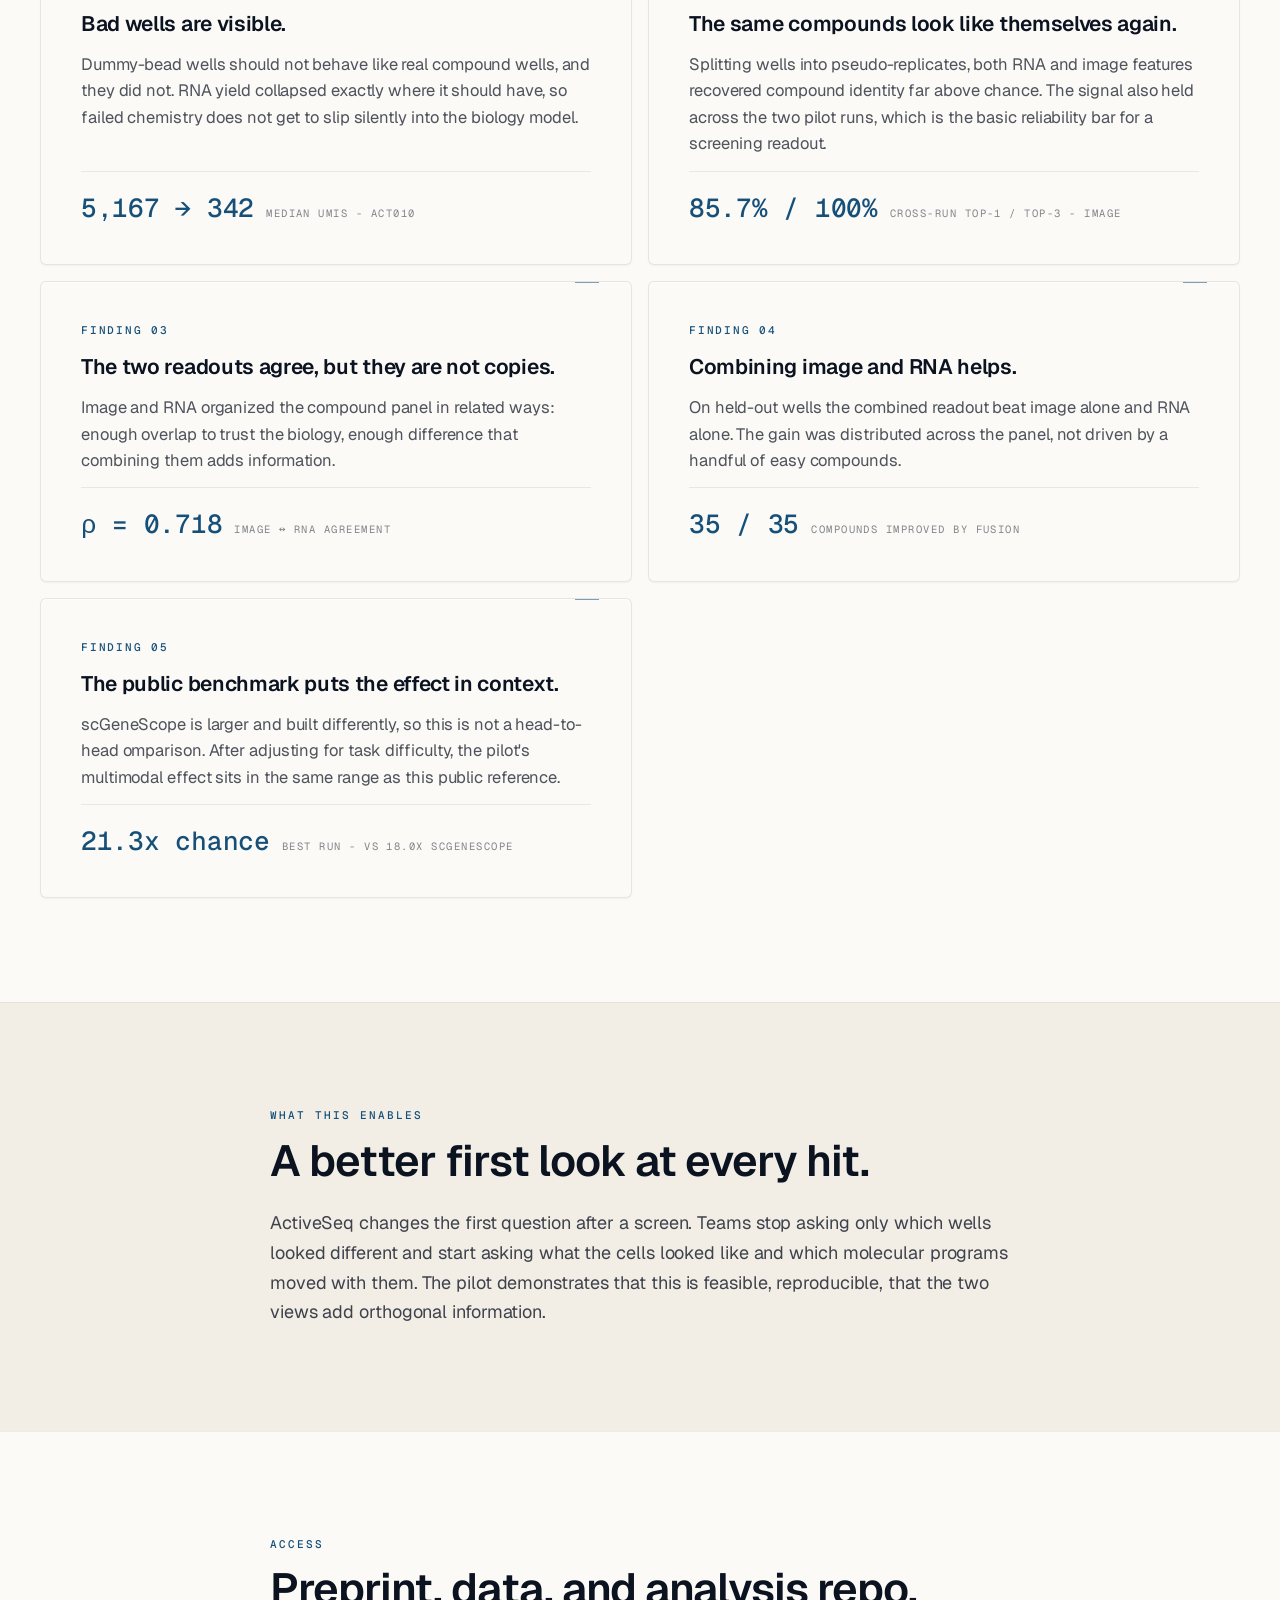
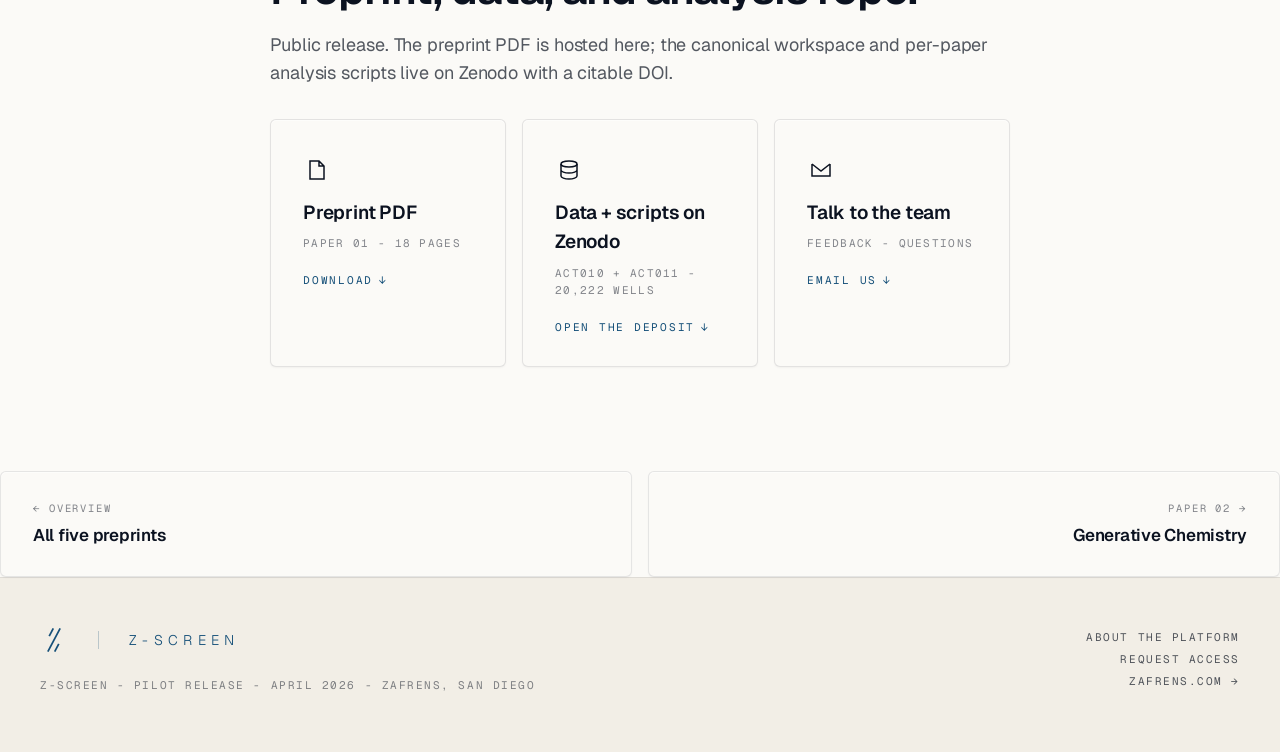
==== commit b179c520: "Add files via upload" ====
--- a/docs/paper-01-activeseq.html
+++ b/docs/paper-01-activeseq.html
@@ -24,7 +24,7 @@
       <a href="paper-02-generative-chemistry.html">02 Generative Chem</a>
       <a href="paper-03-generalization-ladder.html">03 Generalization</a>
       <a href="paper-04-cross-cell-transfer.html">04 Cross-Cell</a>
-      <a href="paper-05-causal-genchem.html">05 Causal Reasoning</a>
+      <a href="paper-05-causal-genchem.html">05 Mechanism Map</a>
     </div>
   </div>
 </nav>
@@ -43,7 +43,7 @@
         <svg viewBox="0 0 24 24" aria-hidden="true"><path d="M12 4v12m-5-5l5 5 5-5M5 21h14"/></svg>
         Download Preprint PDF
       </a>
-      <a class="btn-secondary" href="https://zenodo.org/records/19907311" target="_blank" rel="noopener">
+      <a class="btn-secondary" href="https://zenodo.org/records/19958915" target="_blank" rel="noopener">
         Data on Zenodo &rarr;
       </a>
     </div>
@@ -211,7 +211,7 @@
         <div class="dl-meta">Paper 01 - 18 pages</div>
         <div class="dl-cta">Download</div>
       </a>
-      <a class="dl" href="https://zenodo.org/records/19907311" target="_blank" rel="noopener">
+      <a class="dl" href="https://zenodo.org/records/19958915" target="_blank" rel="noopener">
         <div class="dl-icon"><svg viewBox="0 0 24 24" fill="none" stroke="currentColor" stroke-width="1.5"><ellipse cx="12" cy="6" rx="8" ry="3"/><path d="M4 6v6c0 1.6 3.6 3 8 3s8-1.4 8-3V6M4 12v6c0 1.6 3.6 3 8 3s8-1.4 8-3v-6"/></svg></div>
         <div class="dl-title">Data + scripts on Zenodo</div>
         <div class="dl-meta">ACT010 + ACT011 - 20,222 wells</div>
